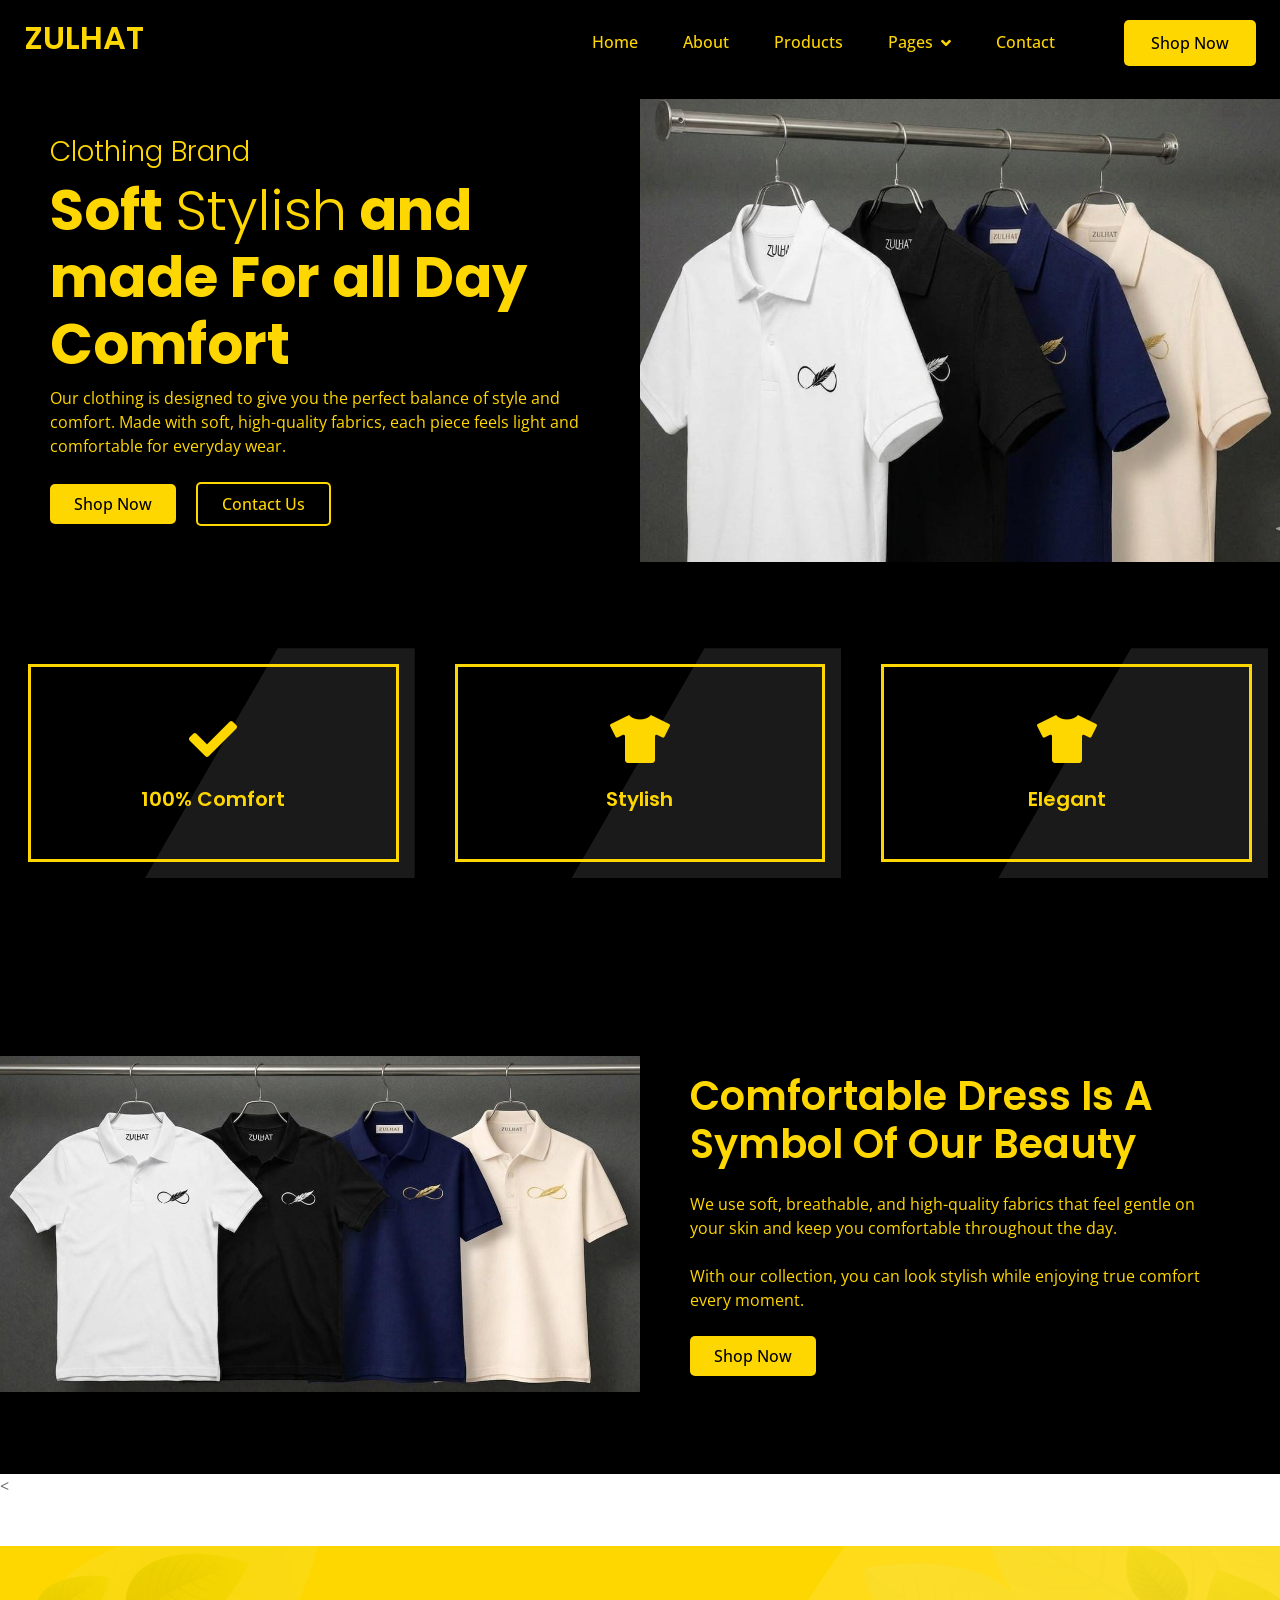
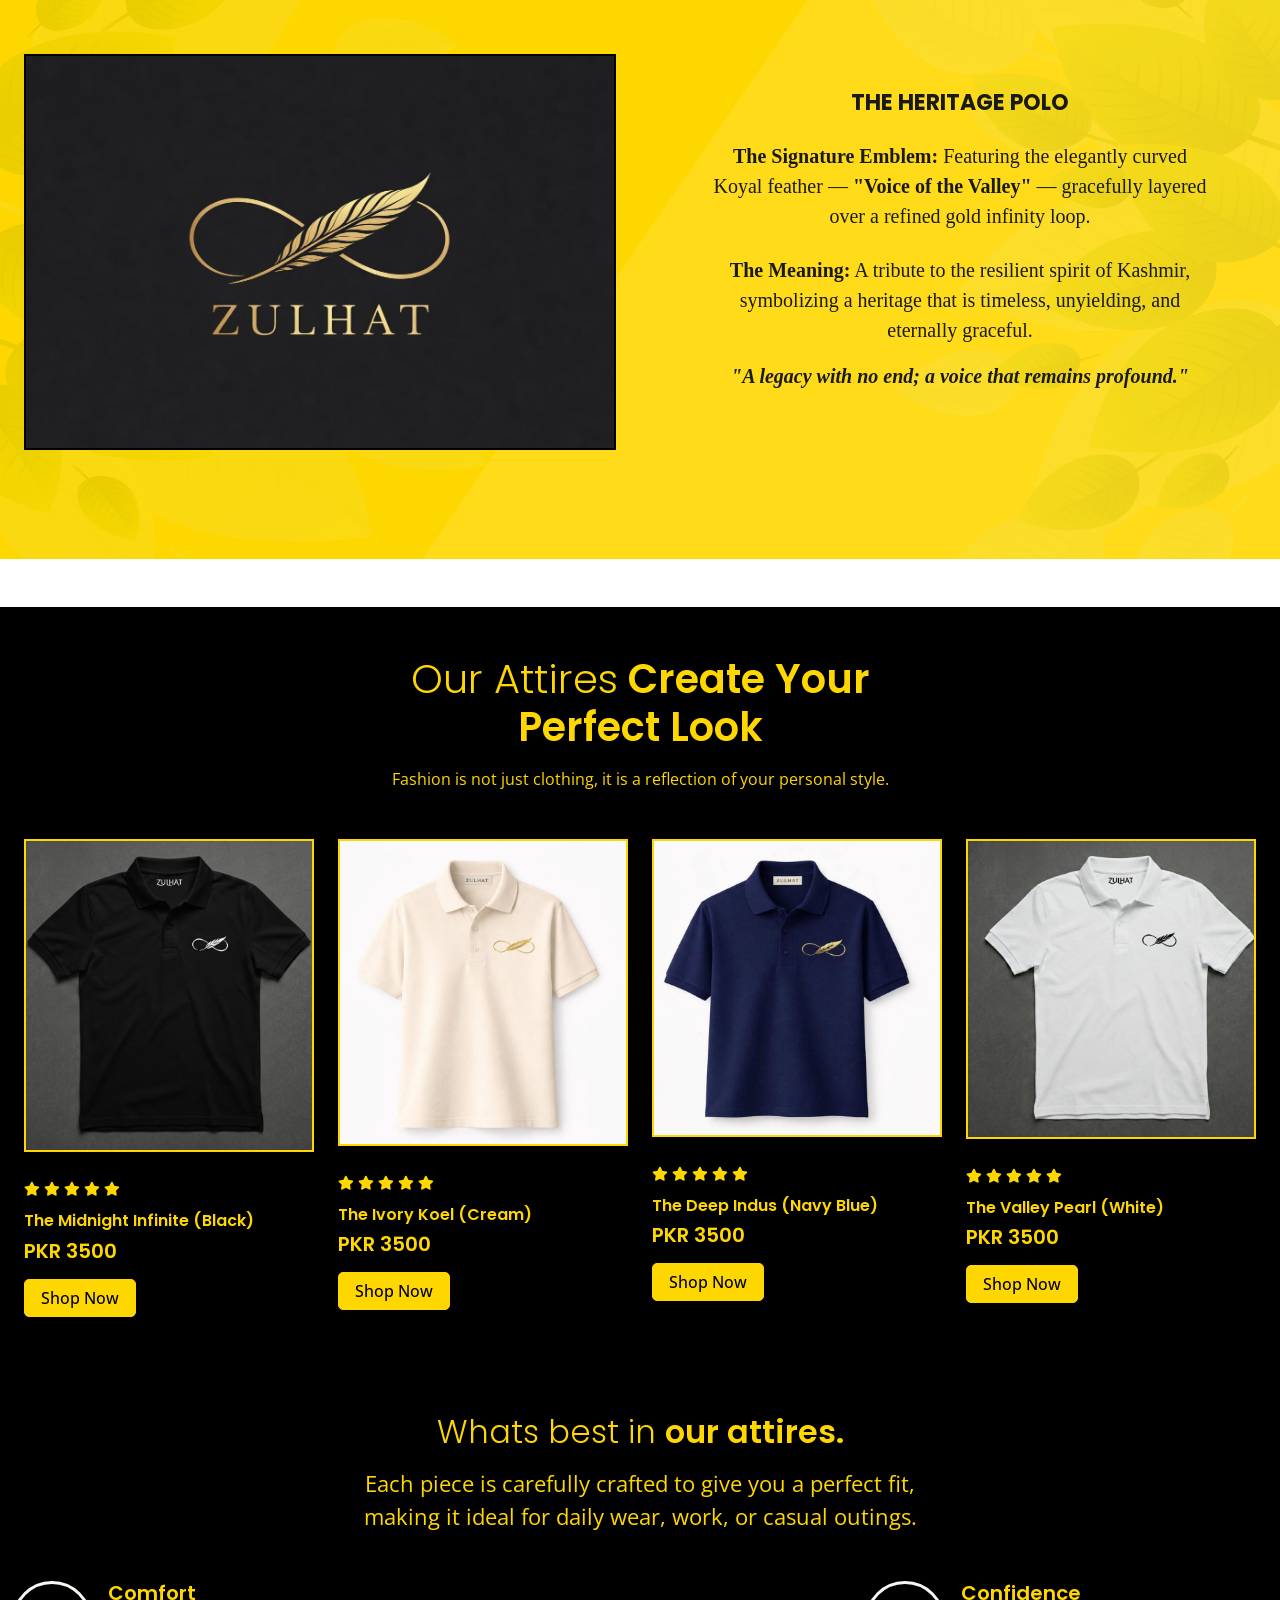
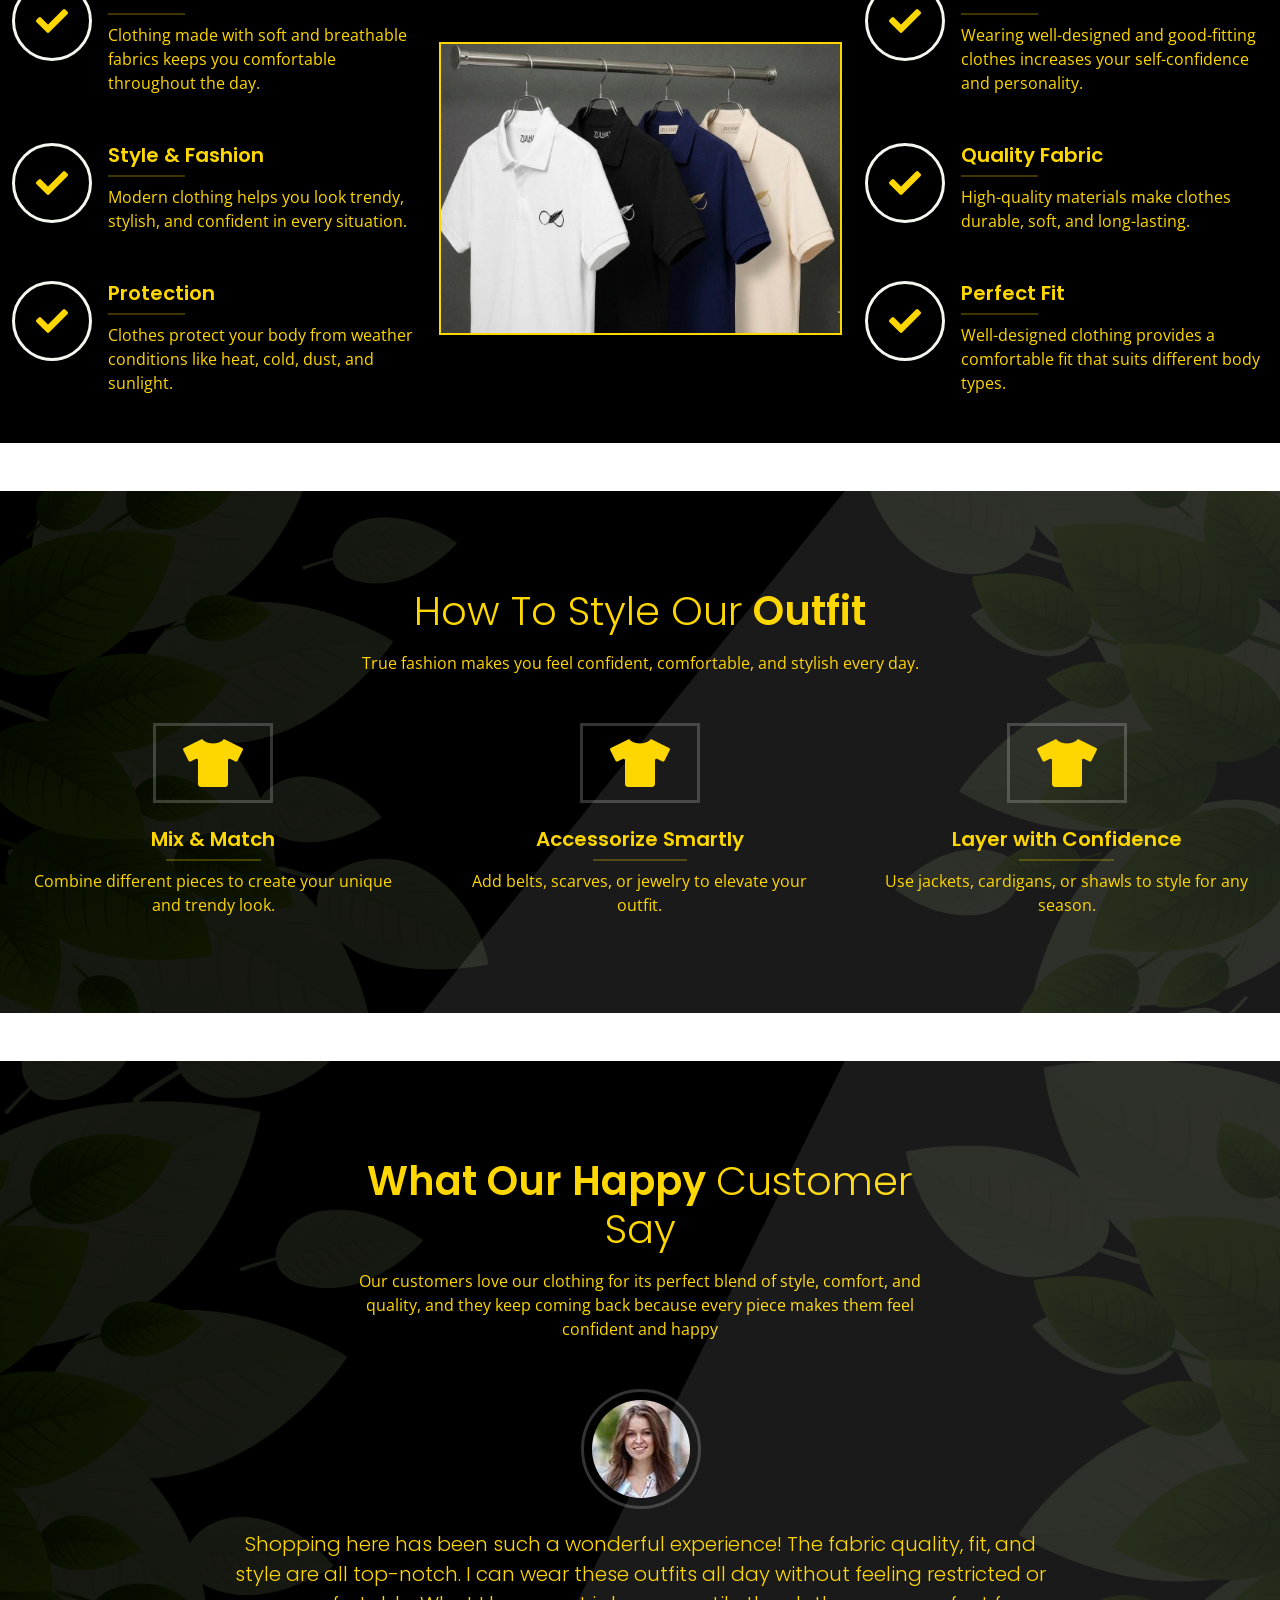
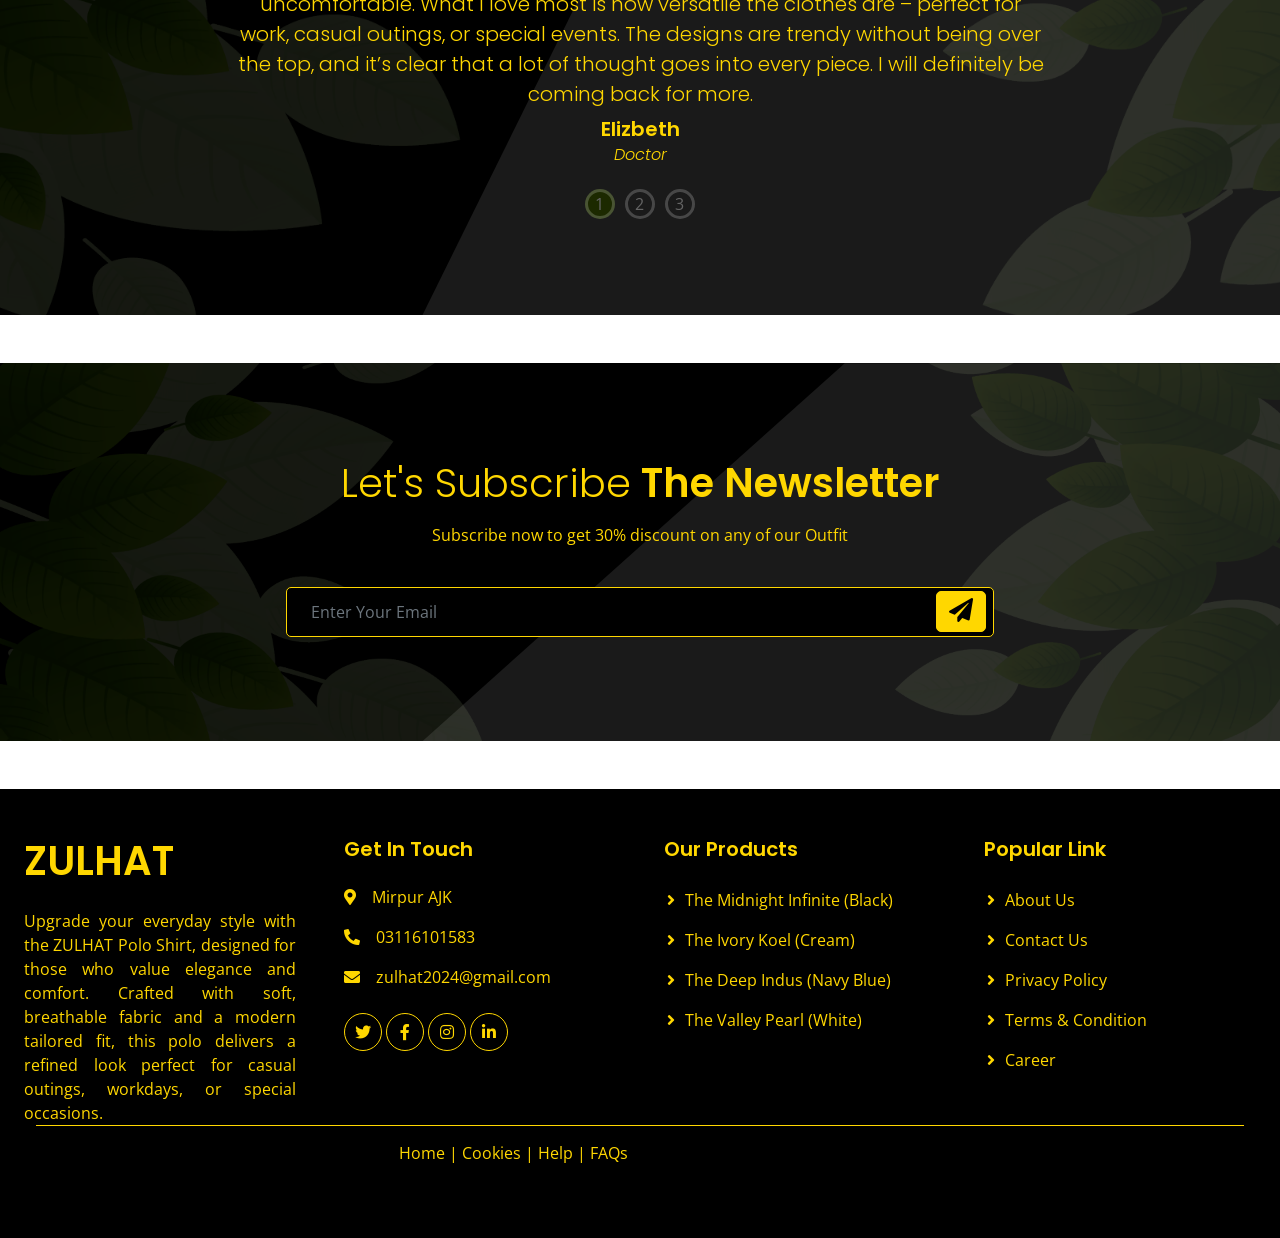
==== index.html @ d0f587cf "Add files via upload" ====
<!DOCTYPE html>
<html lang="en">

<head>
    <meta charset="utf-8">
    <title>ZULHAT</title>
    <meta content="width=device-width, initial-scale=1.0" name="viewport">
    <meta content="" name="keywords">
    <meta content="" name="description">

    <!-- Favicon -->
    <link href="img/favicon.ico" rel="icon">

    <!-- Google Web Fonts -->
    <link rel="preconnect" href="https://fonts.googleapis.com">
    <link rel="preconnect" href="https://fonts.gstatic.com" crossorigin>
    <link
        href="https://fonts.googleapis.com/css2?family=Open+Sans:wght@400;500&family=Poppins:wght@200;600;700&display=swap"
        rel="stylesheet">

    <!-- Icon Font Stylesheet -->
    <link href="https://cdnjs.cloudflare.com/ajax/libs/font-awesome/5.10.0/css/all.min.css" rel="stylesheet">
    <link href="https://cdn.jsdelivr.net/npm/bootstrap-icons@1.4.1/font/bootstrap-icons.css" rel="stylesheet">

    <!-- Libraries Stylesheet -->
    <link href="lib/animate/animate.min.css" rel="stylesheet">
    <link href="lib/owlcarousel/assets/owl.carousel.min.css" rel="stylesheet">

    <!-- Customized Bootstrap Stylesheet -->
    <link href="css/bootstrap.min.css" rel="stylesheet">

    <!-- Template Stylesheet -->
    <link href="css/style.css" rel="stylesheet">
</head>

<body>
    <!-- Spinner Start -->
    <div id="spinner"
        class="show bg-white position-fixed translate-middle w-100 vh-100 top-50 start-50 d-flex align-items-center justify-content-center">
        <div class="spinner-grow text-primary" style="width: 3rem; height: 3rem;" role="status">
            <span class="sr-only">Loading...</span>
        </div>
    </div>
    <!-- Spinner End -->

<!-- Top Section Start: Navbar + Hero -->
<div class="container-fluid" style="background-color:black !important; padding:0; margin:0;">

    <!-- Navbar -->
    <nav class="navbar navbar-expand-lg navbar-dark p-0" style="background-color:black !important;">
        <a href="index.html" class="navbar-brand ms-4">
            <h2 style="color: gold;">ZULHAT</h2>
        </a>

        <button type="button" class="navbar-toggler ms-auto me-4" data-bs-toggle="collapse"
            data-bs-target="#navbarCollapse" style="background:black;">
            <span class="navbar-toggler-icon" style="filter: invert(100%);"></span>
        </button>

        <div class="collapse navbar-collapse" id="navbarCollapse" style="background:black;">
            <div class="navbar-nav ms-auto me-4" style="background:black;">
                
                <a href="index.html" class="nav-item nav-link" style="color: gold;">Home</a>
                <a href="about.html" class="nav-item nav-link" style="color: gold;">About</a>
                <a href="product.html" class="nav-item nav-link" style="color: gold;">Products</a>
                
                <div class="nav-item dropdown">
                    <a href="#" class="nav-link dropdown-toggle" data-bs-toggle="dropdown" style="color: gold;">Pages</a>

                    <div class="dropdown-menu mt-2" style="background:black !important; border:none;">
                        <a href="feature.html" class="dropdown-item" style="color: gold; background:black !important;">Features</a>
                        <a href="how-to-use.html" class="dropdown-item" style="color: gold; background:black !important;">How To Use</a>
                        <a href="testimonial.html" class="dropdown-item" style="color: gold; background:black !important;">Testimonial</a>
                    </div>
                </div>

                <a href="contact.html" class="nav-item nav-link" style="color: gold;">Contact</a>

            </div>

            <a href="" class="btn py-2 px-4 d-none d-lg-inline-block me-4"
               style="background:gold; color:black;">
               Shop Now
            </a>

        </div>
    </nav>
    <!-- Navbar End -->
     

    <!-- Hero Section -->
    <div class="row g-0 align-items-center" style="background-color:black !important; margin:0;">

        <!-- Left Text Column -->
        <div class="col-lg-6 text-center text-lg-start" style="background-color:black !important; padding:50px;">
            <h3 class="fw-light animated slideInRight" style="color:gold;">Clothing Brand</h3>

            <h1 class="display-4 animated slideInRight" style="color:gold;">
                Soft <span class="fw-light" style="color:gold;">Stylish</span> and made For all Day Comfort
            </h1>

            <p class="mb-4 animated slideInRight" style="color:gold;">
                Our clothing is designed to give you the perfect balance of style and comfort. 
                Made with soft, high-quality fabrics, each piece feels light and comfortable for everyday wear.
            </p>

            <a href="" class="btn py-2 px-4 me-3 animated slideInRight" 
               style="background-color:gold; color:black; border:none;">Shop Now</a>

            <a href="" class="btn py-2 px-4 animated slideInRight" 
               style="border:2px solid gold; color:gold;">Contact Us</a>
        </div>

        <!-- Right Image Column -->
        <div class="col-lg-6" style="background-color:black !important; padding:0; margin:0;">
            <img class="img-fluid  pulse " src="Picx Z/Zul-1.jpeg" alt="" style="background-color:black; display:block; width:100%; height:100%;">
        </div>

    </div>
    <!-- Hero End -->

</div>
<!-- Top Section End -->

<!-- Feature Start -->
<div class="container-fluid py-5" style="background-color:black !important; padding:50px 0; margin:0;">
    <div class="row g-4" style="margin:0;">

        <!-- Feature 1 -->
        <div class="col-lg-4 wow fadeIn" data-wow-delay="0.1s">
            <div class="feature-item position-relative text-center p-3" style="background-color:black !important;">
                <div class="border py-5 px-3" style="border-color:gold !important;">
                    <i class="fa fa-check fa-3x mb-4" style="color:gold;"></i>
                    <h5 class="mb-0" style="color:gold;">100% Comfort</h5>
                </div>
            </div>
        </div>

        <!-- Feature 2 -->
        <div class="col-lg-4 wow fadeIn" data-wow-delay="0.3s">
            <div class="feature-item position-relative text-center p-3" style="background-color:black !important;">
                <div class="border py-5 px-3" style="border-color:gold !important;">
                    <i class="fa fa-tshirt fa-3x mb-4" style="color:gold;"></i>
                    <h5 class="mb-0" style="color:gold;">Stylish</h5>
                </div>
            </div>
        </div>

        <!-- Feature 3 -->
        <div class="col-lg-4 wow fadeIn" data-wow-delay="0.5s">
            <div class="feature-item position-relative text-center p-3" style="background-color:black !important;">
                <div class="border py-5 px-3" style="border-color:gold !important;">
                    <i class="fa fa-tshirt fa-3x mb-4" style="color:gold;"></i>
                    <h5 class="mb-0" style="color:gold;">Elegant</h5>
                </div>
            </div>
        </div>

    </div>
</div>
<!-- Feature End -->
   

    <!-- About Start -->
<div class="container-fluid py-5" style="background-color:black !important; padding:50px 0; margin:0;">
    <div class="row g-5 align-items-center" style="margin:0;">

        <!-- Image Column -->
        <div class="col-lg-6 wow fadeIn" data-wow-delay="0.1s" style="background-color:black !important; padding:0;">
            <img class="img-fluid animated pulse infinite" src="Picx Z/Zul-2.jpeg" alt="" style="background-color:black; display:block; width:100%; height:100%;">
        </div>

        <!-- Text Column -->
        <div class="col-lg-6 wow fadeIn" data-wow-delay="0.5s" style="background-color:black !important; padding:50px;">
            <h1 class="mb-4" style="color:gold;">
                Comfortable Dress <span style="color:gold;">Is A Symbol Of Our Beauty</span>
            </h1>

            <p class="mb-4" style="color:gold;">
                We use soft, breathable, and high-quality fabrics that feel gentle on your skin and keep you comfortable throughout the day.
            </p>

            <p class="mb-4" style="color:gold;">
                With our collection, you can look stylish while enjoying true comfort every moment.
            </p>

            <a class="btn py-2 px-4" href="" style="background-color:gold; color:black; border:none;">
                Shop Now
            </a>
        </div>

    </div>
</div>
<!-- About End -->


    <<!-- Deal Start -->
<div class="container-fluid deal my-5 py-5" style="font-family: 'Times New Roman', Times, serif; font-size: 20px; background-color: gold;">
    <div class="container py-5">
        <div class="row g-5 align-items-center">

            <div class="col-lg-6 wow fadeIn" data-wow-delay="0.1s">
                <img class="img-fluid animated pulse infinite" src="Picx Z/Logo.jpeg" style="border: 2px solid black;">
            </div>

            <div class="col-lg-6 wow fadeIn" data-wow-delay="0.5s">
                <div class="text-center p-4">
                    <div class="p-4">

                        <h2 class="fw-bold text-uppercase mb-4" style="font-size:22px; color: black;">
                            The Heritage Polo
                        </h2>

                        <p class="mb-4" style="color: black;">
                            <strong>The Signature Emblem:</strong> Featuring the elegantly curved Koyal feather — 
                            <strong>"Voice of the Valley"</strong> — gracefully layered over a refined gold infinity loop.
                        </p>

                        <p class="mb-3" style="color: black;">
                            <strong>The Meaning:</strong> A tribute to the resilient spirit of Kashmir, symbolizing a heritage that is timeless, unyielding, and eternally graceful.
                        </p>

                        <p class="mb-4" style="font-weight:bold; font-style:italic; color: black;">
                            "A legacy with no end; a voice that remains profound."
                        </p>

                    </div>
                </div>
            </div>

        </div>
    </div>
</div>
<!-- Deal End -->
     <!-- Product Start -->
<div class="container-fluid py-5" style="background-color: black;">
    <div class="container">
        <div class="mx-auto text-center wow fadeIn" data-wow-delay="0.1s" style="max-width: 600px;">
            <h1 class="mb-3" style="color: gold;">
                <span class="fw-light" style="color: gold;">Our Attires</span>
                <span style="color: gold;">Create Your Perfect Look</span>
            </h1>
            <p class="mb-5" style="color: gold;">Fashion is not just clothing, it is a reflection of your personal style.</p>
        </div>
        <div class="row g-4">

            <!-- Product 1 -->
            <div class="col-md-6 col-lg-3 wow fadeIn" data-wow-delay="0.1s">
                <div style="border-color: gold;">
                    <img class="img-fluid mb-4" src="Picx Z/Black.jpeg" alt="" style="border: 2px solid gold;">
                    <div class="mb-2">
                        <small class="fa fa-star" style="color: gold;"></small>
                        <small class="fa fa-star" style="color: gold;"></small>
                        <small class="fa fa-star" style="color: gold;"></small>
                        <small class="fa fa-star" style="color: gold;"></small>
                        <small class="fa fa-star" style="color: gold;"></small>
                    </div>
                    <a href="" class="h6 d-inline-block mb-2" style="color: gold;">The Midnight Infinite (Black)</a>
                    <h5 class="mb-3" style="color: gold;">PKR 3500</h5>
                    <a href="product.html" class="btn px-3" style="background-color: gold; color: black; border: 1px solid gold;">Shop Now</a>
                </div>
            </div>

            <!-- Product 2 -->
            <div class="col-md-6 col-lg-3 wow fadeIn" data-wow-delay="0.3s">
                <div style="border-color: gold;">
                    <img class="img-fluid mb-4" src="Picx Z/Cream.jpeg" alt="" style="border: 2px solid gold;">
                    <div class="mb-2">
                        <small class="fa fa-star" style="color: gold;"></small>
                        <small class="fa fa-star" style="color: gold;"></small>
                        <small class="fa fa-star" style="color: gold;"></small>
                        <small class="fa fa-star" style="color: gold;"></small>
                        <small class="fa fa-star" style="color: gold;"></small>
                    </div>
                    <a href="" class="h6 d-inline-block mb-2" style="color: gold;">The Ivory Koel (Cream)</a>
                    <h5 class="mb-3" style="color: gold;">PKR 3500</h5>
                    <a href="product.html" class="btn px-3" style="background-color: gold; color: black; border: 1px solid gold;">Shop Now</a>
                </div>
            </div>

            <!-- Product 3 -->
            <div class="col-md-6 col-lg-3 wow fadeIn" data-wow-delay="0.5s">
                <div style="border-color: gold;">
                    <img class="img-fluid mb-4" src="Picx Z/Blue.jpeg" alt="" style="border: 2px solid gold;">
                    <div class="mb-2">
                        <small class="fa fa-star" style="color: gold;"></small>
                        <small class="fa fa-star" style="color: gold;"></small>
                        <small class="fa fa-star" style="color: gold;"></small>
                        <small class="fa fa-star" style="color: gold;"></small>
                        <small class="fa fa-star" style="color: gold;"></small>
                    </div>
                    <a href="" class="h6 d-inline-block mb-2" style="color: gold;">The Deep Indus (Navy Blue)</a>
                    <h5 class="mb-3" style="color: gold;">PKR 3500</h5>
                    <a href="product.html" class="btn px-3" style="background-color: gold; color: black; border: 1px solid gold;">Shop Now</a>
                </div>
            </div>

            <!-- Product 4 -->
            <div class="col-md-6 col-lg-3 wow fadeIn" data-wow-delay="0.7s">
                <div style="border-color: gold;">
                    <img class="img-fluid mb-4" src="Picx Z/White.jpeg" alt="" style="border: 2px solid gold;">
                    <div class="mb-2">
                        <small class="fa fa-star" style="color: gold;"></small>
                        <small class="fa fa-star" style="color: gold;"></small>
                        <small class="fa fa-star" style="color: gold;"></small>
                        <small class="fa fa-star" style="color: gold;"></small>
                        <small class="fa fa-star" style="color: gold;"></small>
                    </div>
                    <a href="" class="h6 d-inline-block mb-2" style="color: gold;">The Valley Pearl (White)</a>
                    <h5 class="mb-3" style="color: gold;">PKR 3500</h5>
                    <a href="product.html" class="btn px-3" style="background-color: gold; color: black; border: 1px solid gold;">Shop Now</a>
                </div>
            </div>

        </div>
    </div>
</div>
<!-- Product End -->



    <!-- Feature Start --> 
<div class="container-fluid py-5" style="background-color: black;">
    <div class="container">
        <div class="mx-auto text-center wow fadeIn" data-wow-delay="0.1s" style="max-width: 600px;">
            <h1 class="mb-3" style="font-size: 32px; color: gold;">
                <span class="fw-light" style="color: gold;">Whats best in </span> 
                <span style="color: gold;">our attires.</span>
            </h1>
            <p class="mb-5" style="font-size: 22px; color: gold;">
                Each piece is carefully crafted to give you a perfect fit, making it ideal for daily wear, work, or casual outings.
            </p>
        </div>
    </div>

    <div class="row g-4 align-items-center">
        <div class="col-lg-4 wow fadeIn" data-wow-delay="0.3s">
            <div class="row g-5">
                <div class="col-12 d-flex">
                    <div class="btn-square rounded-circle border flex-shrink-0" style="width: 80px; height: 80px; border: 3px solid gold; display:flex; align-items:center; justify-content:center;">
                        <i class="fa fa-check fa-2x" style="color: gold;"></i>
                    </div>
                    <div class="ps-3">
                        <h5 style="color: gold;">Comfort</h5>
                        <hr class="w-25" style="border-color: gold; background-color: gold; height: 2px; margin: 0.5rem 0;">
                        <span style="color: gold;">Clothing made with soft and breathable fabrics keeps you comfortable throughout the day.</span>
                    </div>
                </div>

                <div class="col-12 d-flex">
                    <div class="btn-square rounded-circle border flex-shrink-0" style="width: 80px; height: 80px; border: 3px solid gold; display:flex; align-items:center; justify-content:center;">
                        <i class="fa fa-check fa-2x" style="color: gold;"></i>
                    </div>
                    <div class="ps-3">
                        <h5 style="color: gold;">Style & Fashion</h5>
                        <hr class="w-25" style="border-color: gold; background-color: gold; height: 2px; margin: 0.5rem 0;">
                        <span style="color: gold;">Modern clothing helps you look trendy, stylish, and confident in every situation.</span>
                    </div>
                </div>

                <div class="col-12 d-flex">
                    <div class="btn-square rounded-circle border flex-shrink-0" style="width: 80px; height: 80px; border: 3px solid gold; display:flex; align-items:center; justify-content:center;">
                        <i class="fa fa-check fa-2x" style="color: gold;"></i>
                    </div>
                    <div class="ps-3">
                        <h5 style="color: gold;">Protection</h5>
                        <hr class="w-25" style="border-color: gold; background-color: gold; height: 2px; margin: 0.5rem 0;">
                        <span style="color: gold;">Clothes protect your body from weather conditions like heat, cold, dust, and sunlight.</span>
                    </div>
                </div>
            </div>
        </div>

        <div class="col-lg-4 wow fadeIn" data-wow-delay="0.1s">
            <img class="img-fluid animated pulse infinite" src="Picx Z/Zul-1.jpeg" style="border: 2px solid gold;">
        </div>

        <div class="col-lg-4 wow fadeIn" data-wow-delay="0.5s">
            <div class="row g-5">
                <div class="col-12 d-flex">
                    <div class="btn-square rounded-circle border flex-shrink-0" style="width: 80px; height: 80px; border: 3px solid gold; display:flex; align-items:center; justify-content:center;">
                        <i class="fa fa-check fa-2x" style="color: gold;"></i>
                    </div>
                    <div class="ps-3">
                        <h5 style="color: gold;">Confidence</h5>
                        <hr class="w-25" style="border-color: gold; background-color: gold; height: 2px; margin: 0.5rem 0;">
                        <span style="color: gold;">Wearing well-designed and good-fitting clothes increases your self-confidence and personality.</span>
                    </div>
                </div>

                <div class="col-12 d-flex">
                    <div class="btn-square rounded-circle border flex-shrink-0" style="width: 80px; height: 80px; border: 3px solid gold; display:flex; align-items:center; justify-content:center;">
                        <i class="fa fa-check fa-2x" style="color: gold;"></i>
                    </div>
                    <div class="ps-3">
                        <h5 style="color: gold;">Quality Fabric</h5>
                        <hr class="w-25" style="border-color: gold; background-color: gold; height: 2px; margin: 0.5rem 0;">
                        <span style="color: gold;">High-quality materials make clothes durable, soft, and long-lasting.</span>
                    </div>
                </div>

                <div class="col-12 d-flex">
                    <div class="btn-square rounded-circle border flex-shrink-0" style="width: 80px; height: 80px; border: 3px solid gold; display:flex; align-items:center; justify-content:center;">
                        <i class="fa fa-check fa-2x" style="color: gold;"></i>
                    </div>
                    <div class="ps-3">
                        <h5 style="color: gold;">Perfect Fit</h5>
                        <hr class="w-25" style="border-color: gold; background-color: gold; height: 2px; margin: 0.5rem 0;">
                        <span style="color: gold;">Well-designed clothing provides a comfortable fit that suits different body types.</span>
                    </div>
                </div>
            </div>
        </div>
    </div>
</div>
<!-- Feature End -->


    <!-- How To Use Start -->
<div class="container-fluid how-to-use my-5 py-5" style="background-color: black;">
    <div class="container py-5">
        <div class="mx-auto text-center wow fadeIn" data-wow-delay="0.1s" style="max-width: 600px;">
            <h1 class="mb-3" style="color: gold;">
                <span class="fw-light" style="color: gold;">How To Style Our</span> 
                <span style="color: gold;">Outfit</span>
            </h1>
            <p class="mb-5" style="color: gold;">
                True fashion makes you feel confident, comfortable, and stylish every day.
            </p>
        </div>

        <div class="row g-5">
            <div class="col-lg-4 text-center wow fadeIn" data-wow-delay="0.1s">
                <div class="btn-rectangle border mx-auto mb-4" style="width: 120px; height: 80px; display:flex; justify-content:center; align-items:center; border-color: gold;">
                    <i class="fa fa-tshirt fa-3x" style="color: gold;"></i>
                </div>
                <h5 style="color: gold;">Mix & Match</h5>
                <hr class="w-25" style="background-color: gold; border-color: gold; height: 2px; margin: 0.5rem auto;">
                <span style="color: gold;">Combine different pieces to create your unique and trendy look.</span>
            </div>

            <div class="col-lg-4 text-center wow fadeIn" data-wow-delay="0.3s">
                <div class="btn-rectangle border mx-auto mb-4" style="width: 120px; height: 80px; display:flex; justify-content:center; align-items:center; border-color: gold;">
                    <i class="fa fa-tshirt fa-3x" style="color: gold;"></i>
                </div>
                <h5 style="color: gold;">Accessorize Smartly</h5>
                <hr class="w-25" style="background-color: gold; border-color: gold; height: 2px; margin: 0.5rem auto;">
                <span style="color: gold;">Add belts, scarves, or jewelry to elevate your outfit.</span>
            </div>

            <div class="col-lg-4 text-center wow fadeIn" data-wow-delay="0.5s">
                <div class="btn-rectangle border mx-auto mb-4" style="width: 120px; height: 80px; display:flex; justify-content:center; align-items:center; border-color: gold;">
                    <i class="fa fa-tshirt fa-3x" style="color: gold;"></i>
                </div>
                <h5 style="color: gold;">Layer with Confidence</h5>
                <hr class="w-25" style="background-color: gold; border-color: gold; height: 2px; margin: 0.5rem auto;">
                <span style="color: gold;">Use jackets, cardigans, or shawls to style for any season.</span>
            </div>
        </div>
    </div>
</div>
<!-- How To Use End -->


    

    <!-- Testimonial Start -->
<div class="container-fluid testimonial my-5 py-5" style="background-color: black;">
    <div class="container py-5">
        <div class="mx-auto text-center wow fadeIn" data-wow-delay="0.1s" style="max-width: 600px;">
            <h1 class="mb-3" style="color: gold;">
                What Our Happy <span class="fw-light" style="color: gold;">Customer Say</span>
            </h1>
            <p class="mb-5" style="color: gold;">
                Our customers love our clothing for its perfect blend of style, comfort, and quality, and they keep coming back because every piece makes them feel confident and happy
            </p>
        </div>
        
        <div class="row justify-content-center">
            <div class="col-lg-8">
                <div class="owl-carousel testimonial-carousel wow fadeIn" data-wow-delay="0.1s">

                    <div class="testimonial-item text-center" data-dot="1">
                        <img class="img-fluid border p-2" src="img/testimonial-1.jpg" alt="" style="border: 2px solid gold;">
                        <h5 class="fw-light lh-base" style="color: gold;">
                            Shopping here has been such a wonderful experience! The fabric quality, fit, and style are all top-notch. I can wear these outfits all day without feeling restricted or uncomfortable. What I love most is how versatile the clothes are – perfect for work, casual outings, or special events. The designs are trendy without being over the top, and it’s clear that a lot of thought goes into every piece. I will definitely be coming back for more.
                        </h5>
                        <h5 class="mb-1" style="color: gold;">Elizbeth</h5>
                        <h6 class="fw-light fst-italic mb-0" style="color: gold;">Doctor</h6>
                    </div>

                    <div class="testimonial-item text-center" data-dot="2">
                        <img class="img-fluid border p-2" src="img/testimonial-2.jpg" alt="" style="border: 2px solid gold;">
                        <h5 class="fw-light lh-base" style="color: gold;">
                            These clothes have completely changed my wardrobe! From casual wear to semi-formal outfits, everything feels premium and comfortable. I especially love how true to size the clothing is – no more guessing or uncomfortable fits. The attention to detail in the stitching and design is impressive. I’ve received so many compliments from friends and family. Definitely my go-to brand for stylish and comfortable clothing.
                        </h5>
                        <h5 class="mb-1" style="color: gold;">Oliver</h5>
                        <h6 class="fw-light fst-italic mb-0" style="color: gold;">Doctor</h6>
                    </div>

                    <div class="testimonial-item text-center" data-dot="3">
                        <img class="img-fluid border p-2" src="img/testimonial-3.jpg" alt="" style="border: 2px solid gold;">
                        <h5 class="fw-light lh-base" style="color: gold;">
                            I absolutely love shopping here! The quality of the fabrics is amazing – soft, breathable, and long-lasting. Every piece I bought fits perfectly and is so comfortable to wear all day. The designs are stylish and modern, and I always feel confident when I wear them. Customer service is also very friendly and helpful. I highly recommend this brand to anyone looking for quality and fashion in one.
                        </h5>
                        <h5 class="mb-1" style="color: gold;">George</h5>
                        <h6 class="fw-light fst-italic mb-0" style="color: gold;">Doctor</h6>
                    </div>

                </div>
            </div>
        </div>
    </div>
</div>
<!-- Testimonial End -->
     <!-- Newsletter Start -->
<div class="container-fluid newsletter py-5 my-5" style="background-color: black;">
    <div class="container py-5">
        <div class="mx-auto text-center wow fadeIn" data-wow-delay="0.1s" style="max-width: 600px;">
            <h1 class="mb-3" style="color: gold;">
                <span class="fw-light" style="color: gold;">Let's Subscribe</span> The Newsletter
            </h1>
            <p class="mb-4" style="color: gold;">Subscribe now to get 30% discount on any of our Outfit</p>
        </div>
        <div class="row justify-content-center">
            <div class="col-md-7 wow fadeIn" data-wow-delay="0.5s">
                <div class="position-relative w-100 mt-3 mb-2">
                    <input class="form-control w-100 py-4 ps-4 pe-5" type="text" placeholder="Enter Your Email"
                        style="height: 48px; background-color: black; color: gold; border: 1px solid gold;">
                    <button type="button" class="btn shadow-none position-absolute top-0 end-0 mt-1 me-2" style="background-color: gold; color: black; border: 1px solid gold;">
                        <i class="fa fa-paper-plane fs-4" style="color: black;"></i>
                    </button>
                </div>
            </div>
        </div>
    </div>
</div>
<!-- Newsletter End -->


    
    <!-- Footer Start -->
<div class="container-fluid footer" style="background-color: black;">
    <div class="container py-5">
        <div class="row g-5">
            <div class="col-md-6 col-lg-3 wow fadeIn" data-wow-delay="0.1s">
                <a href="index.html" class="d-inline-block mb-3">
                    <h1 class="text-gold" style="text-align: justify; color: gold;">ZULHAT</h1>
                </a>
                <p class="mb-0" style="color: gold; text-align: justify;">
                    Upgrade your everyday style with the ZULHAT Polo Shirt, designed for those who value elegance and comfort. Crafted with soft, breathable fabric and a modern tailored fit, this polo delivers a refined look perfect for casual outings, workdays, or special occasions.
                </p>
            </div>

            <div class="col-md-6 col-lg-3 wow fadeIn" data-wow-delay="0.3s">
                <h5 class="mb-4" style="color: gold; text-align: justify;">Get In Touch</h5>

                <p style="color: gold; text-align: justify;">
                    <i class="fa fa-map-marker-alt me-3" style="color: gold;"></i>Mirpur AJK
                </p>
                <p style="color: gold; text-align: justify;">
                    <i class="fa fa-phone-alt me-3" style="color: gold;"></i>03116101583
                </p>
                <p style="color: gold; text-align: justify;">
                    <i class="fa fa-envelope me-3" style="color: gold;"></i>zulhat2024@gmail.com
                </p>

                <div class="d-flex pt-2">
                    <a class="btn btn-square me-1" href="" style="color: gold; border: 1px solid gold;">
                        <i class="fab fa-twitter"></i>
                    </a>
                    <a class="btn btn-square me-1" href="" style="color: gold; border: 1px solid gold;">
                        <i class="fab fa-facebook-f"></i>
                    </a>
                    <a class="btn btn-square me-1" href="" style="color: gold; border: 1px solid gold;">
                        <i class="fab fa-instagram"></i>
                    </a>
                    <a class="btn btn-square me-1" href="" style="color: gold; border: 1px solid gold;">
                        <i class="fab fa-linkedin-in"></i>
                    </a>
                </div>
            </div>

            <div class="col-md-6 col-lg-3 wow fadeIn" data-wow-delay="0.5s">
                <h5 class="mb-4" style="color: gold; text-align: justify;">Our Products</h5>

                <a class="btn btn-link" href="" style="color: gold; text-align: justify; display: block;">The Midnight Infinite (Black)</a>
                <a class="btn btn-link" href="" style="color: gold; text-align: justify; display: block;">The Ivory Koel (Cream)</a>
                <a class="btn btn-link" href="" style="color: gold; text-align: justify; display: block;">The Deep Indus (Navy Blue)</a>
                <a class="btn btn-link" href="" style="color: gold; text-align: justify; display: block;">The Valley Pearl (White)</a>
            </div>

            <div class="col-md-6 col-lg-3 wow fadeIn" data-wow-delay="0.7s">
                <h5 class="mb-4" style="color: gold; text-align: justify;">Popular Link</h5>

                <a class="btn btn-link" href="" style="color: gold; text-align: justify; display: block;">About Us</a>
                <a class="btn btn-link" href="" style="color: gold; text-align: justify; display: block;">Contact Us</a>
                <a class="btn btn-link" href="" style="color: gold; text-align: justify; display: block;">Privacy Policy</a>
                <a class="btn btn-link" href="" style="color: gold; text-align: justify; display: block;">Terms & Condition</a>
                <a class="btn btn-link" href="" style="color: gold; text-align: justify; display: block;">Career</a>
            </div>
        </div>

        <div class="container wow fadeIn" data-wow-delay="0.1s">
            <div class="copyright" style="border-top: 1px solid gold; padding-top: 15px;">
                <div class="row">
                    
                    <div class="col-md-6 text-center text-md-end" style="background-color: black;">
    
        <a href="" style="color: gold;">Home</a>
        <span style="color: gold;"> | </span>
        <a href="" style="color: gold;">Cookies</a>
        <span style="color: gold;"> | </span>
        <a href="" style="color: gold;">Help</a>
        <span style="color: gold;"> | </span>
        <a href="" style="color: gold;">FAQs</a>
    </div>
</div>
                </div>
            </div>
        </div>

    </div>
</div>
<!-- Footer End -->


<!-- Back to Top -->
<a href="#" class="btn btn-lg btn-primary btn-lg-square back-to-top">
    <i class="bi bi-arrow-up"></i>
</a>


<!-- JavaScript Libraries -->
<script src="https://ajax.googleapis.com/ajax/libs/jquery/3.6.1/jquery.min.js"></script>
<script src="https://cdn.jsdelivr.net/npm/bootstrap@5.0.0/dist/js/bootstrap.bundle.min.js"></script>
<script src="lib/wow/wow.min.js"></script>
<script src="lib/easing/easing.min.js"></script>
<script src="lib/waypoints/waypoints.min.js"></script>
<script src="lib/owlcarousel/owl.carousel.min.js"></script>

<!-- Template Javascript -->
<script src="js/main.js"></script>
</body>
</html>
---- css/style.css ----
/********** Template CSS **********/
/*** Spinner ***/
#spinner {
    opacity: 0;
    visibility: hidden;
    transition: opacity .5s ease-out, visibility 0s linear .5s;
    z-index: 99999;
}

#spinner.show {
    transition: opacity .5s ease-out, visibility 0s linear 0s;
    visibility: visible;
    opacity: 1;
}

.back-to-top {
    position: fixed;
    display: none;
    right: 45px;
    bottom: 45px;
    z-index: 99;
}

img.animated.pulse {
    animation-duration: 5s;
}

/*** Button ***/
.btn {
    font-weight: 500;
    transition: .5s;
}

.btn.btn-primary {
    color: var(--bs-white);
}

.btn-square {
    width: 38px;
    height: 38px;
}

.btn-sm-square {
    width: 32px;
    height: 32px;
}

.btn-lg-square {
    width: 48px;
    height: 48px;
}

.btn-square,
.btn-sm-square,
.btn-lg-square {
    padding: 0;
    display: flex;
    align-items: center;
    justify-content: center;
    font-weight: normal;
    border-radius: 50px;
}


/*** Navbar ***/
.sticky-top {
    top: -150px;
    transition: .5s;
}

.navbar {
    padding: 11px 0 !important;
    height: 85px;
}

.navbar .navbar-nav .nav-link {
    margin-right: 45px;
    padding: 0;
    color: white;
    font-weight: 500;
    transition: .5s;
    outline: none;
}

.navbar .navbar-nav .nav-link:hover,
.navbar .navbar-nav .nav-link.active {
    color: var(--bs-white);
}

.navbar .dropdown-toggle::after {
    border: none;
    content: "\f107";
    font-family: "Font Awesome 5 Free";
    font-weight: 900;
    vertical-align: middle;
    margin-left: 8px;
}

@media (max-width: 991.98px) {
    .navbar .navbar-nav {
        padding: 0 15px;
        background: var(--bs-primary);
    }

    .navbar .navbar-nav .nav-link  {
        margin-right: 0;
        padding: 10px 0;
    }
}

@media (min-width: 992px) {
    .navbar .nav-item .dropdown-menu {
        display: block;
        border: none;
        margin-top: 0;
        top: 150%;
        opacity: 0;
        visibility: hidden;
        transition: .5s;
    }

    .navbar .nav-item:hover .dropdown-menu {
        top: 100%;
        visibility: visible;
        transition: .5s;
        opacity: 1;
    }
}


/*** Hero Header ***/
.hero-header {
    position: relative;
    margin-top: -85px;
    padding-top: 12rem;
    padding-bottom: 6rem;
    background: url(../img/bg.png) center center no-repeat;
    background-size: cover;
}

.hero-header::before {
    position: absolute;
    content: "";
    width: 100%;
    height: 100%;
    top: 0;
    left: 0;
    background: rgba(255, 255, 255, .1);
    clip-path: polygon(66% 0, 100% 0, 100% 100%, 33% 100%);
}

.hero-header .container {
    position: relative;
    z-index: 1;
}

.hero-header .breadcrumb-item+.breadcrumb-item::before {
    color: var(--bs-light);
}


/*** Feature ***/
.feature-item::before {
    position: absolute;
    content: "";
    width: 100%;
    height: 100%;
    top: 0;
    left: 0;
    background: rgba(255, 255, 255, .1);
    clip-path: polygon(66% 0, 100% 0, 100% 100%, 33% 100%);
}

.feature-item .border {
    position: relative;
    border-color: rgba(255, 255, 255, .2) !important;
    z-index: 1;
}


/*** Deal ***/
.deal {
    position: relative;
    background: url(../img/bg.png) center center no-repeat;
    background-size: cover;
}

.deal::before {
    position: absolute;
    content: "";
    width: 100%;
    height: 100%;
    top: 0;
    left: 0;
    background: rgba(255, 255, 255, .1);
    clip-path: polygon(66% 0, 100% 0, 100% 100%, 33% 100%);
}

.deal .bg-white {
    position: relative;
    z-index: 1;
}

.deal .cdt span {
    display: block;
    font-size: 16px;
    font-style: italic;
    font-weight: 200;
    text-transform: capitalize;
}


/*** How To Use ***/
.how-to-use {
    position: relative;
    background: url(../img/bg.png) center center no-repeat;
    background-size: cover;
}

.how-to-use::before {
    position: absolute;
    content: "";
    width: 100%;
    height: 100%;
    top: 0;
    left: 0;
    background: rgba(255, 255, 255, .1);
    clip-path: polygon(66% 0, 100% 0, 100% 100%, 33% 100%);
}

.how-to-use .container {
    position: relative;
    z-index: 1;
}

.how-to-use .border {
    border-color: rgba(255, 255, 255, .2) !important;
}


/*** Product ***/
.product-item {
    transition: .1s;
}

.product-item:hover {
    border-width: 0 !important;
    box-shadow: 0 0 35px rgba(144, 188, 121, .25);
}

.product-item:hover a.btn {
    color: var(--bs-white);
    background: var(--bs-primary);
}


/*** Testimonial ***/
.testimonial {
    position: relative;
    background: url(../img/bg.png) center center no-repeat;
    background-size: cover;
}

.testimonial::before {
    position: absolute;
    content: "";
    width: 100%;
    height: 100%;
    top: 0;
    left: 0;
    background: rgba(255, 255, 255, .1);
    clip-path: polygon(66% 0, 100% 0, 100% 100%, 33% 100%);
}

.testimonial .testimonial-carousel {
    position: relative;
    z-index: 1;
}

.testimonial-carousel .owl-item img {
    width: 120px;
    height: 120px;
    border-color: rgba(255, 255, 255, .2) !important;
    margin: 0 auto 20px auto;
    border-radius: 100px;
}

.testimonial-carousel .owl-dots {
    margin-top: 25px;
    display: flex;
    align-items: center;
    justify-content: center;
}

.testimonial-carousel .owl-dot {
    position: relative;
    display: inline-block;
    margin: 0 5px;
    width: 30px;
    height: 30px;
    display: flex;
    align-items: center;
    justify-content: center;
    background: transparent;
    border: 3px solid rgba(255, 255, 255, .2);
    border-radius: 30px;
    transition: .5s;
}

.testimonial-carousel .owl-dot.active {
    background: var(--bs-dark);
}


/*** Blog ***/
.blog-item {
    transition: .1s;
}

.blog-item:hover {
    border-width: 0 !important;
    box-shadow: 0 0 35px rgba(144, 188, 121, .25);
}

.blog-item:hover a.btn {
    color: var(--bs-white);
    background: var(--bs-primary);
}


/*** Contact ***/
.contact-info-item::before {
    position: absolute;
    content: "";
    width: 100%;
    height: 100%;
    top: 0;
    left: 0;
    background: rgba(255, 255, 255, .1);
    clip-path: polygon(66% 0, 100% 0, 100% 100%, 33% 100%);
}

.contact-info-item .border {
    position: relative;
    border-color: rgba(255, 255, 255, .2) !important;
    z-index: 1;
}


/*** Newsletter ***/
.newsletter {
    position: relative;
    background: url(../img/bg.png) center center no-repeat;
    background-size: cover;
}

.newsletter::before {
    position: absolute;
    content: "";
    width: 100%;
    height: 100%;
    top: 0;
    left: 0;
    background: rgba(255, 255, 255, .1);
    clip-path: polygon(66% 0, 100% 0, 100% 100%, 33% 100%);
}

.newsletter .container {
    position: relative;
    z-index: 1;
}

.newsletter .form-control {
    background: rgba(255, 255, 255, .3);
}


/*** Footer ***/
.footer .btn.btn-link {
    display: block;
    margin-bottom: 10px;
    padding: 0;
    text-align: left;
    color: var(--bs-body);
    font-weight: normal;
    transition: .3s;
}

.footer .btn.btn-link:hover {
    color: var(--bs-primary);
}

.footer .btn.btn-link::before {
    position: relative;
    content: "\f105";
    font-family: "Font Awesome 5 Free";
    font-weight: 900;
    margin-right: 10px;
}

.footer .btn.btn-link:hover {
    letter-spacing: 1px;
    box-shadow: none;
}

.footer .copyright {
    padding: 25px 0;
    border-top: 3px solid var(--bs-light);
}

.footer .copyright a {
    color: var(--bs-body);
}

.footer .copyright a:hover {
    color: var(--bs-primary);
}

.footer .footer-menu a {
    margin-right: 15px;
    padding-right: 15px;
    border-right: 3px solid var(--bs-light);
}

.footer .footer-menu a:last-child {
    margin-right: 0;
    padding-right: 0;
    border-right: none;
}
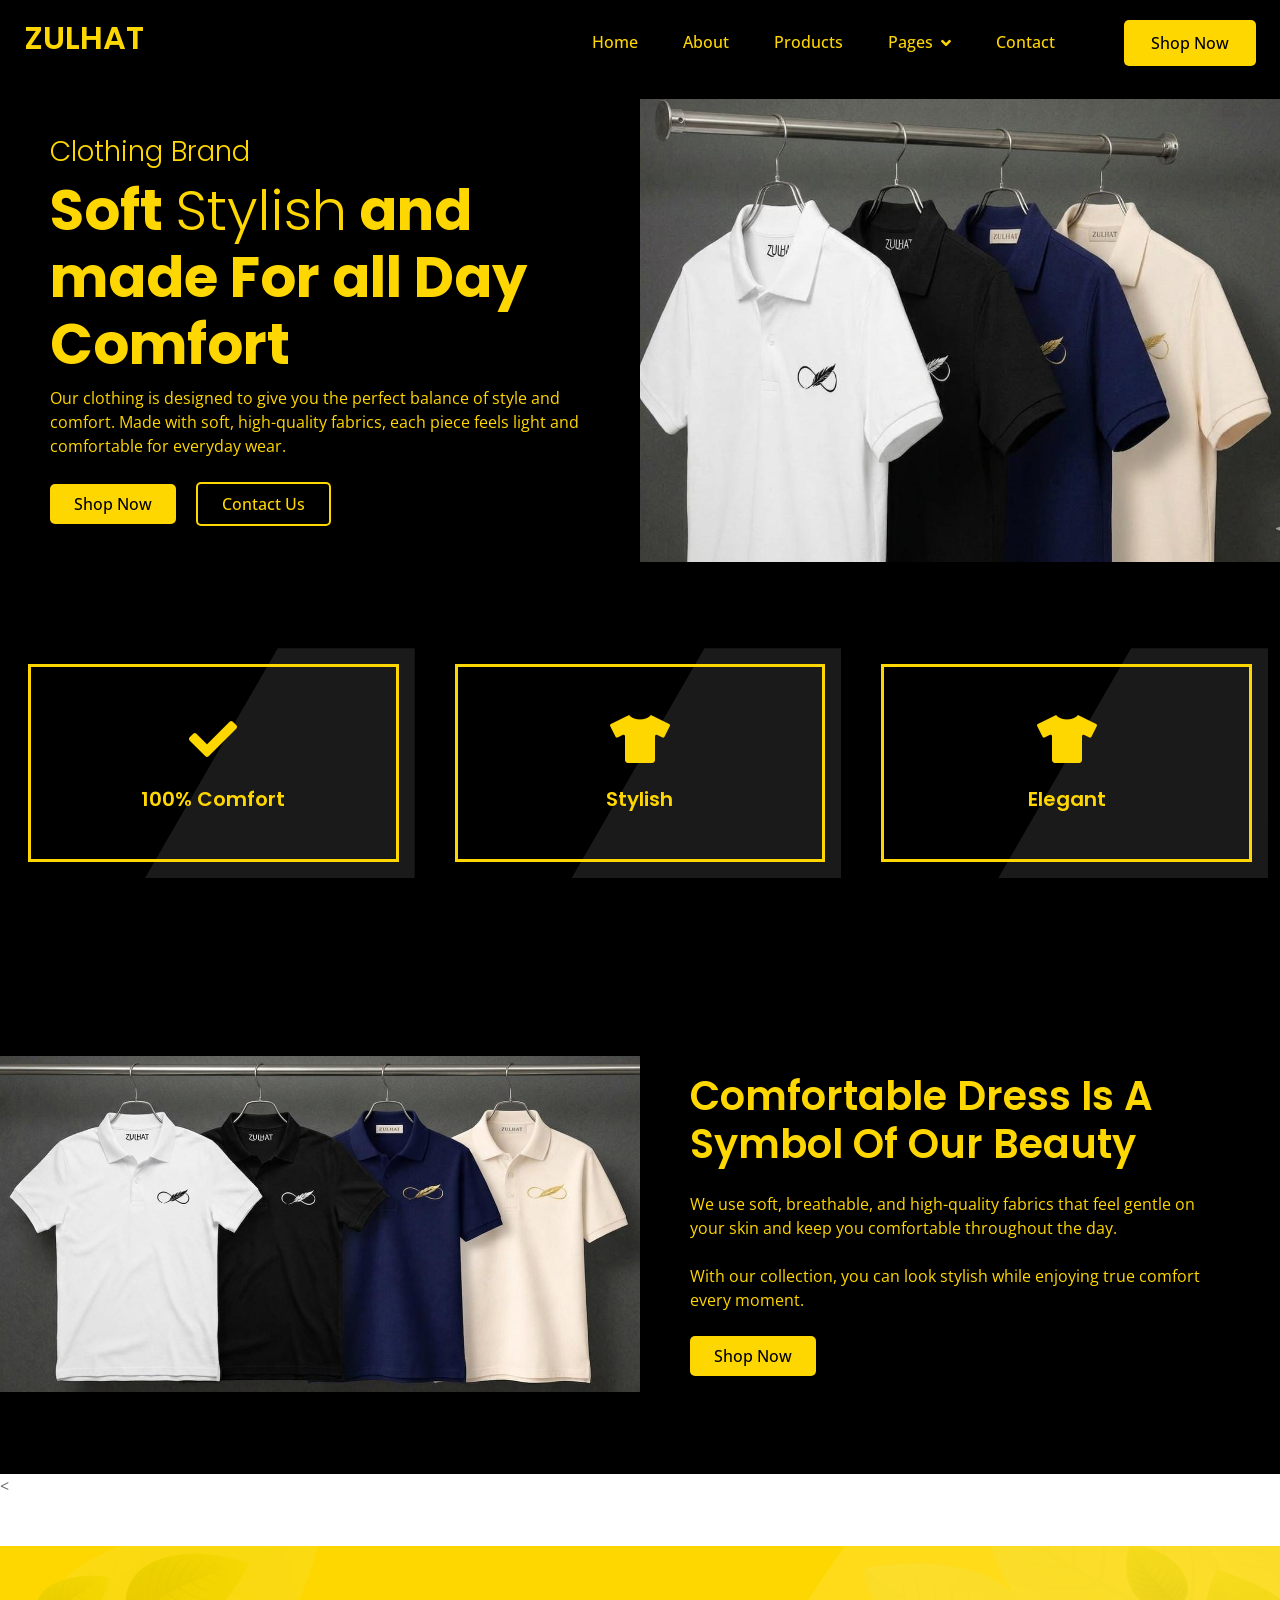
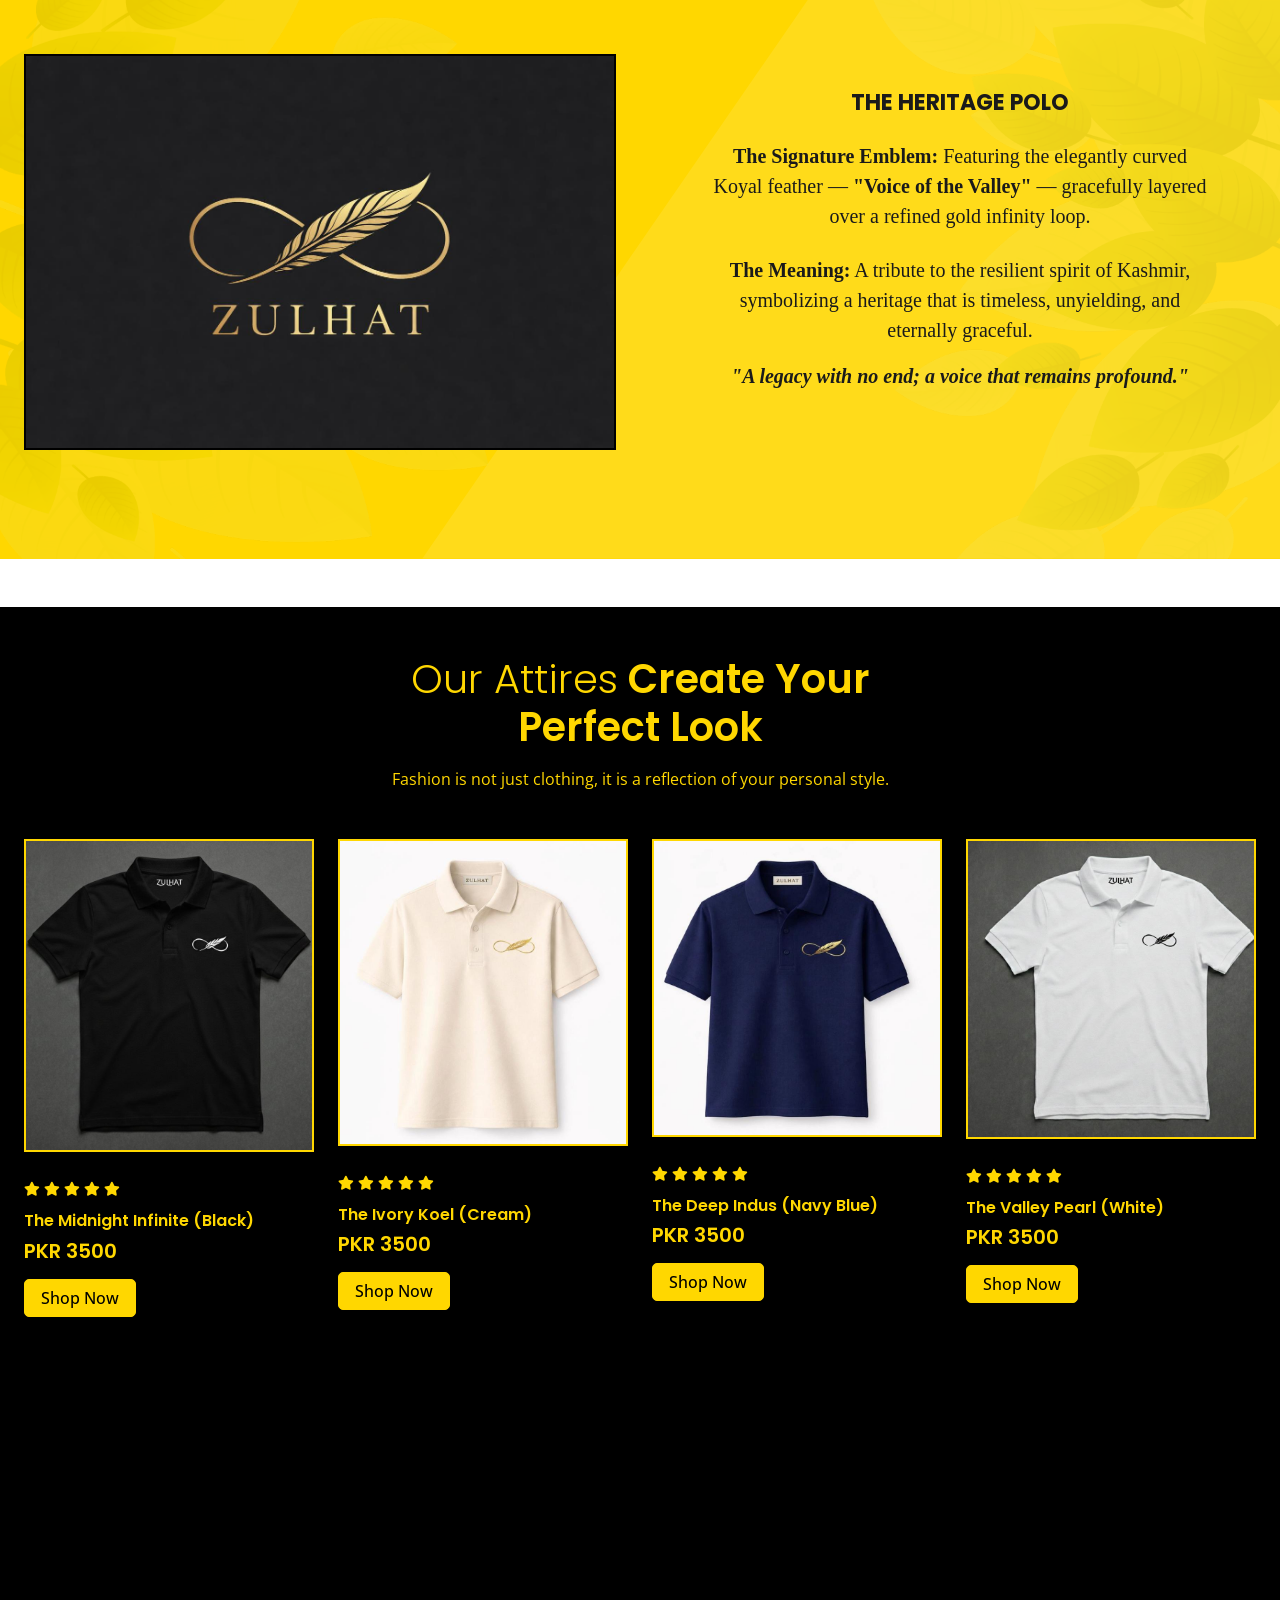
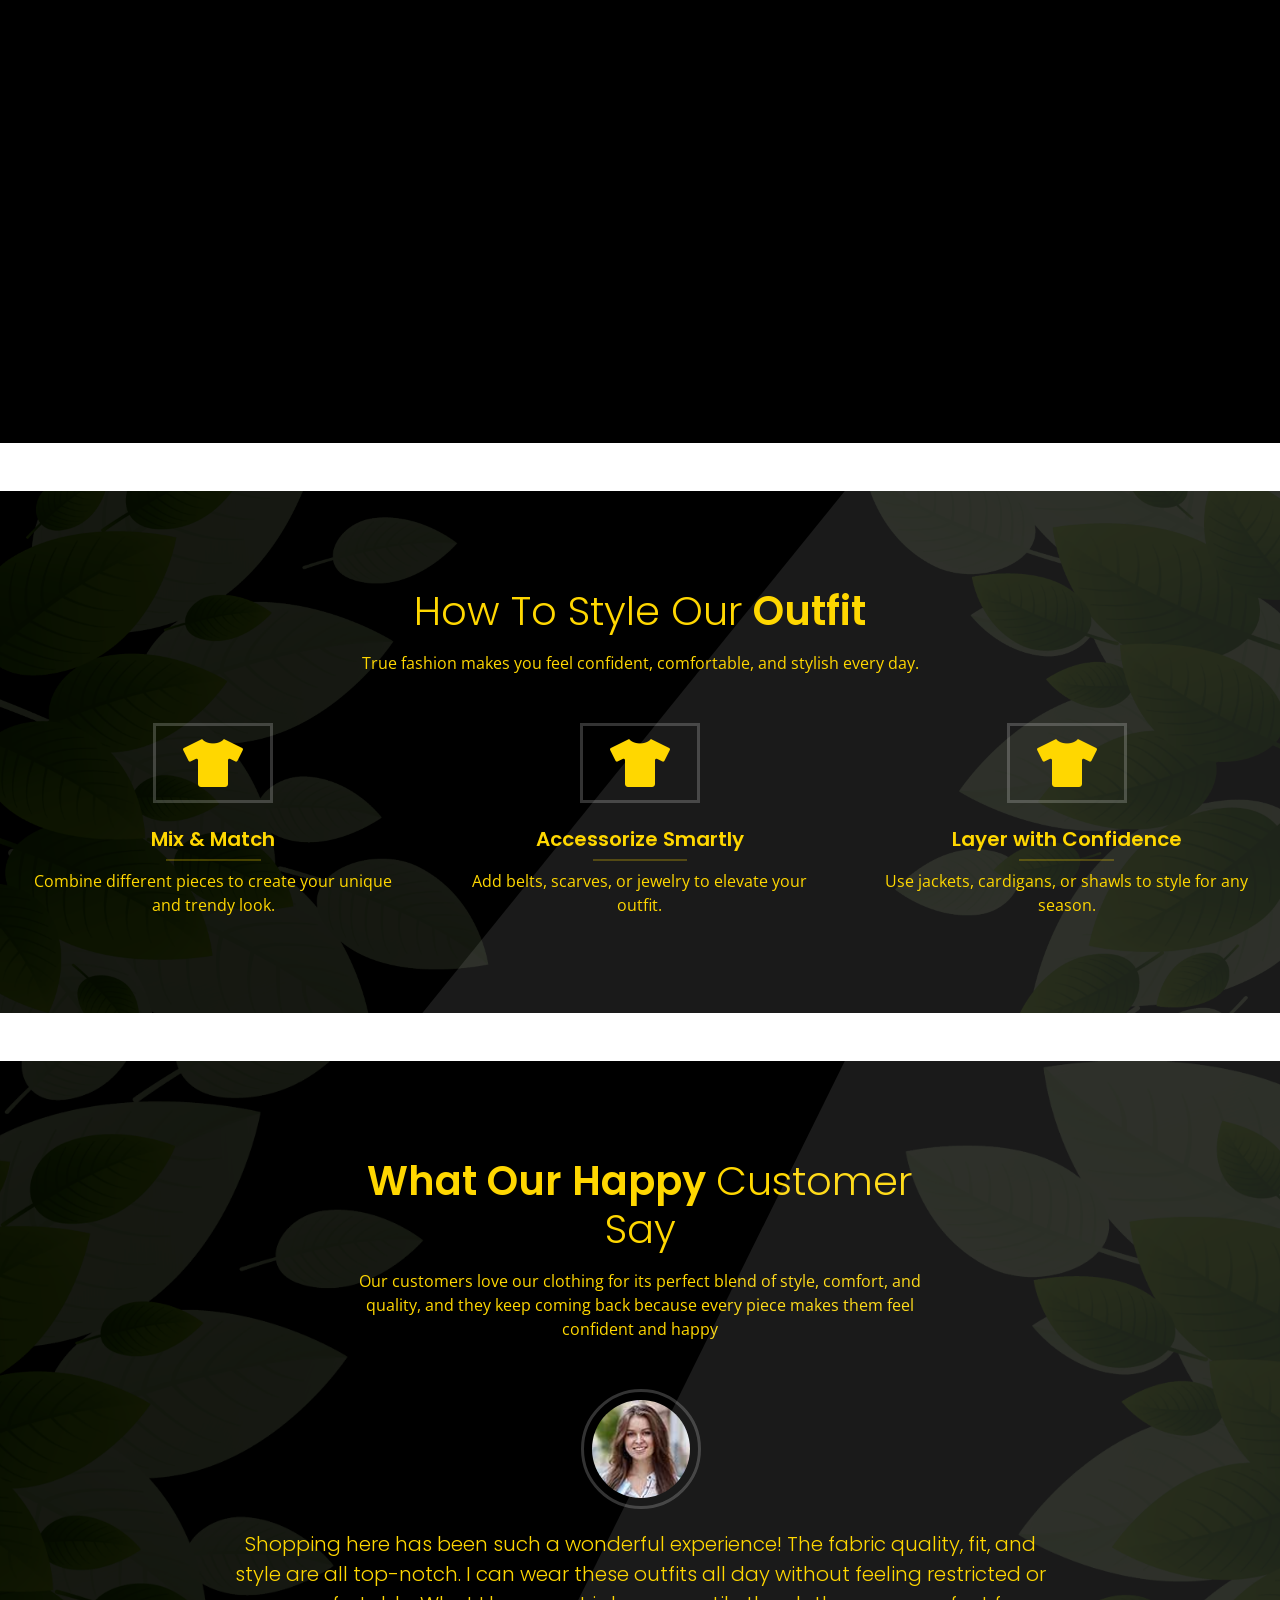
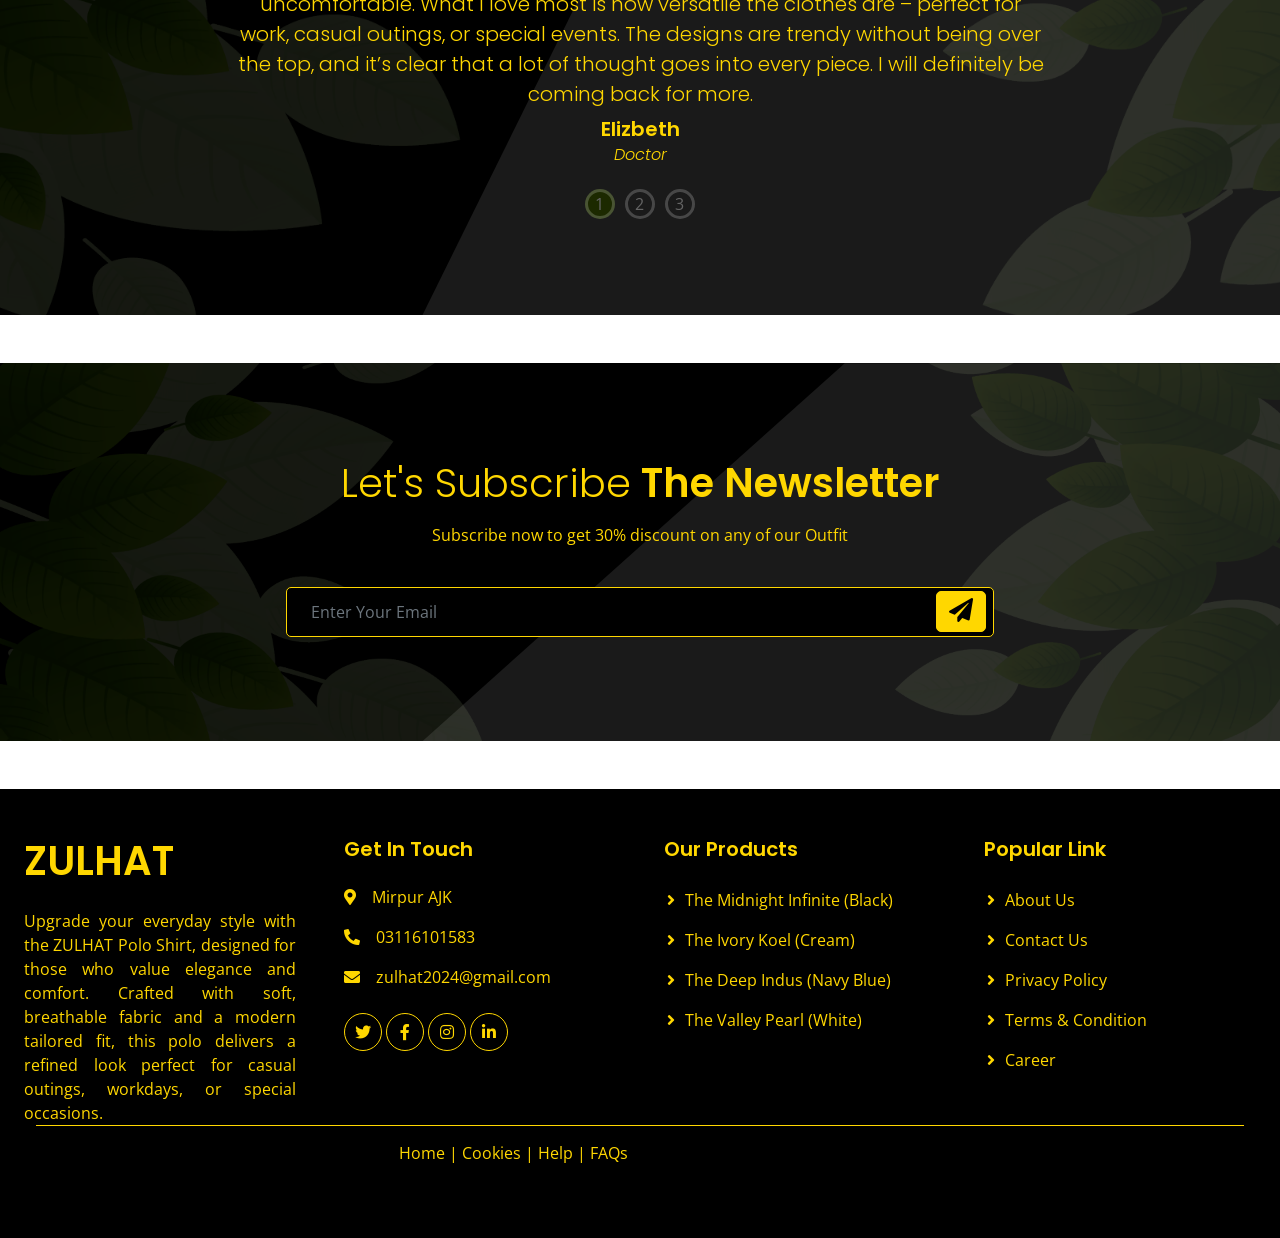
==== commit 3cd38254: "Update index.html" ====
--- a/index.html
+++ b/index.html
@@ -4,6 +4,10 @@
 <head>
     <meta charset="utf-8">
     <title>ZULHAT</title>
+    <meta property="og:title" content="Zulhat">
+    <meta property="og:description" content="Elevate your everyday outfit!">
+    <meta property="og:image" content="https://minii11.github.io/www.zulhat.com/a1.jpg"> <!-- Update with the correct URL -->
+    <meta property="og:url" content="https://minii11.github.io/www.zulhat.com/">
     <meta content="width=device-width, initial-scale=1.0" name="viewport">
     <meta content="" name="keywords">
     <meta content="" name="description">
@@ -68,7 +72,7 @@
                     <a href="#" class="nav-link dropdown-toggle" data-bs-toggle="dropdown" style="color: gold;">Pages</a>
 
                     <div class="dropdown-menu mt-2" style="background:black !important; border:none;">
-                        <a href="feature.html" class="dropdown-item" style="color: gold; background:black !important;">Features</a>
+                        <a href="feature.html" class="dropdown-item" style="color: gold; background:white !important;">Features</a>
                         <a href="how-to-use.html" class="dropdown-item" style="color: gold; background:black !important;">How To Use</a>
                         <a href="testimonial.html" class="dropdown-item" style="color: gold; background:black !important;">Testimonial</a>
                     </div>
@@ -642,4 +646,4 @@
 <!-- Template Javascript -->
 <script src="js/main.js"></script>
 </body>
-</html>+</html>
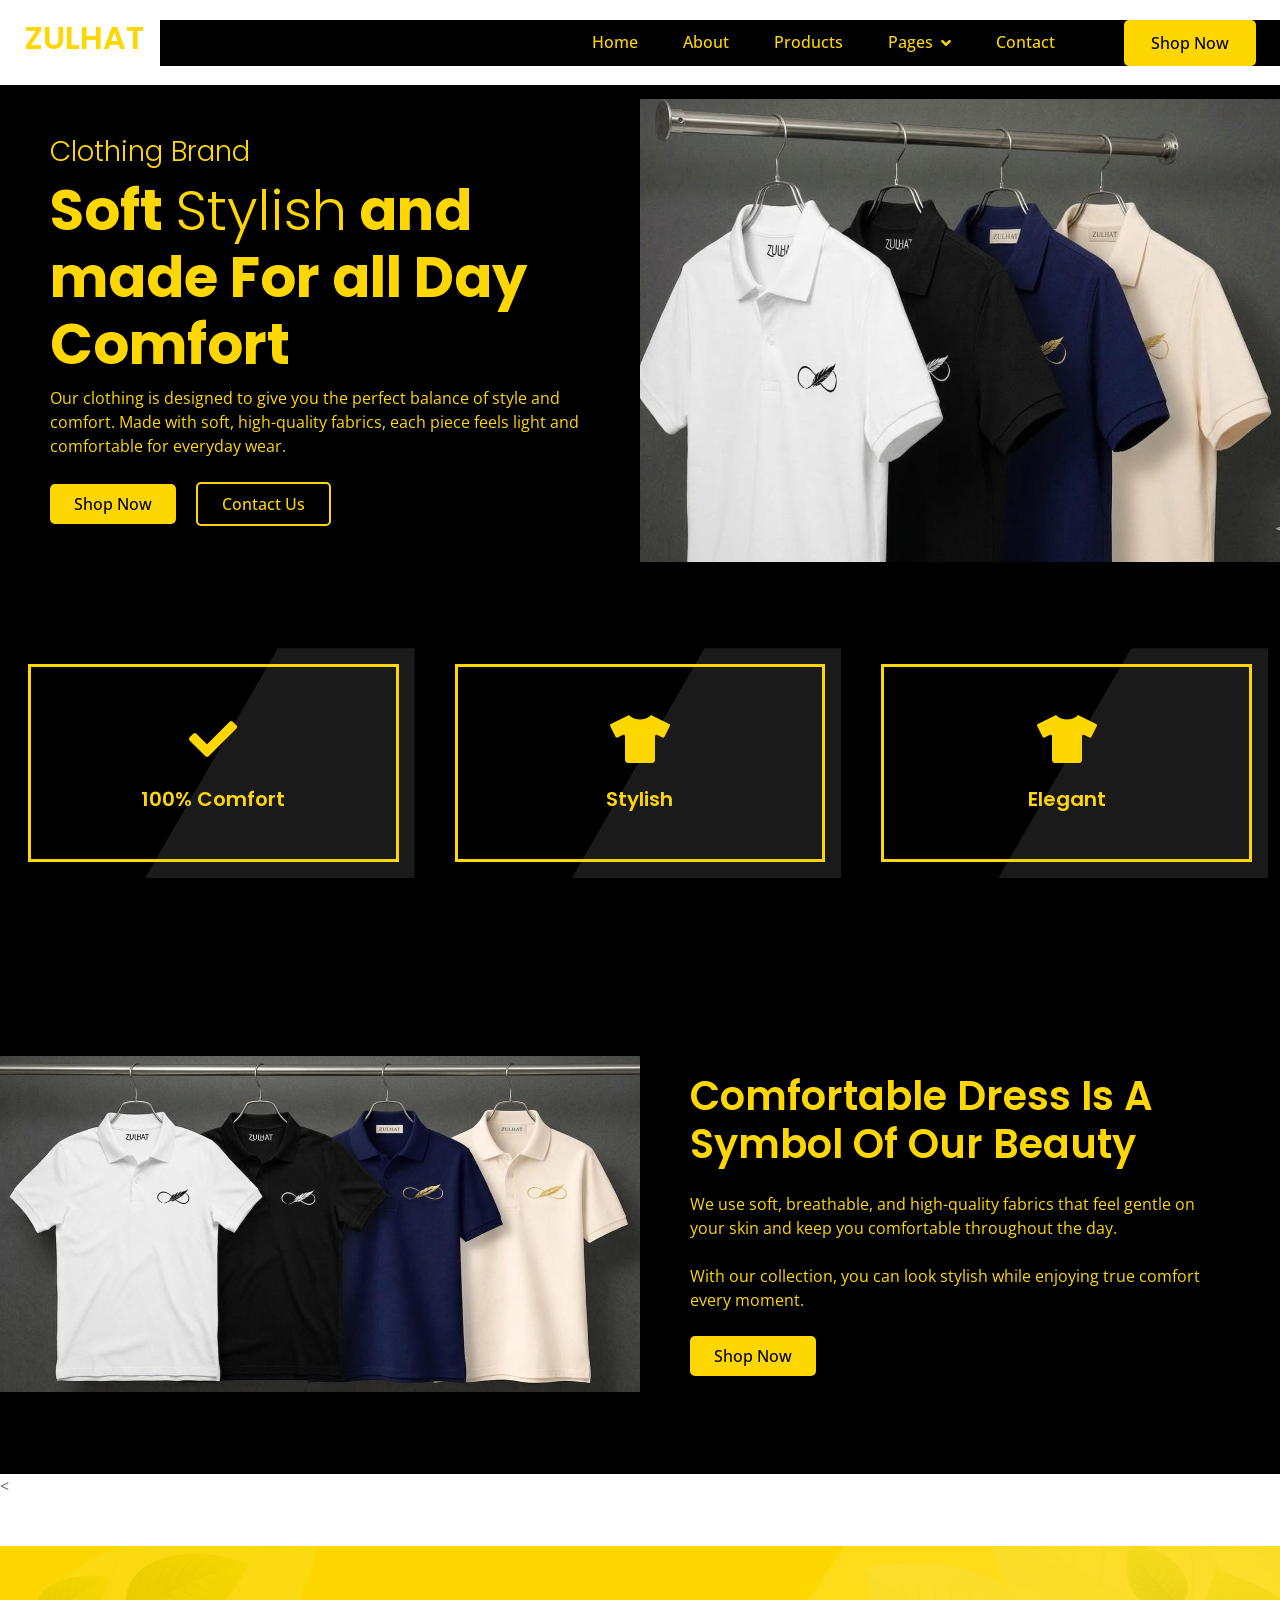
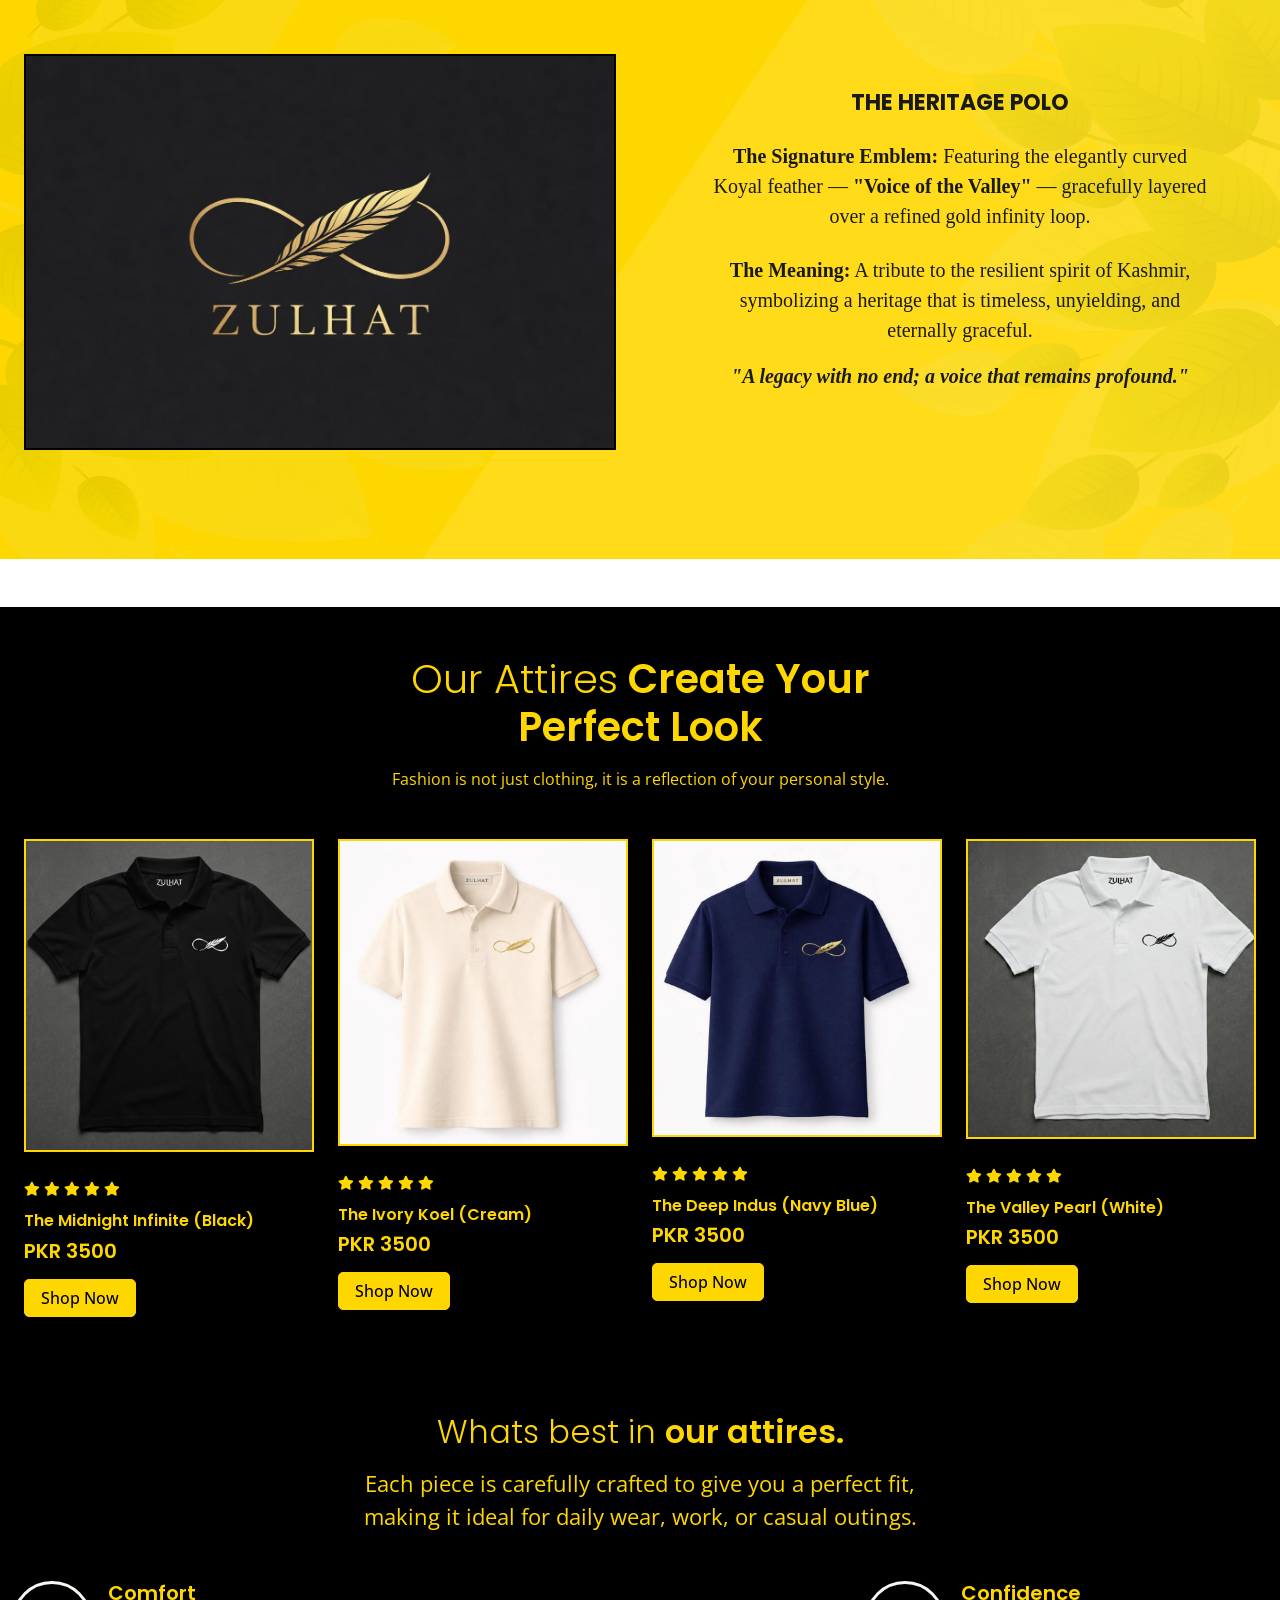
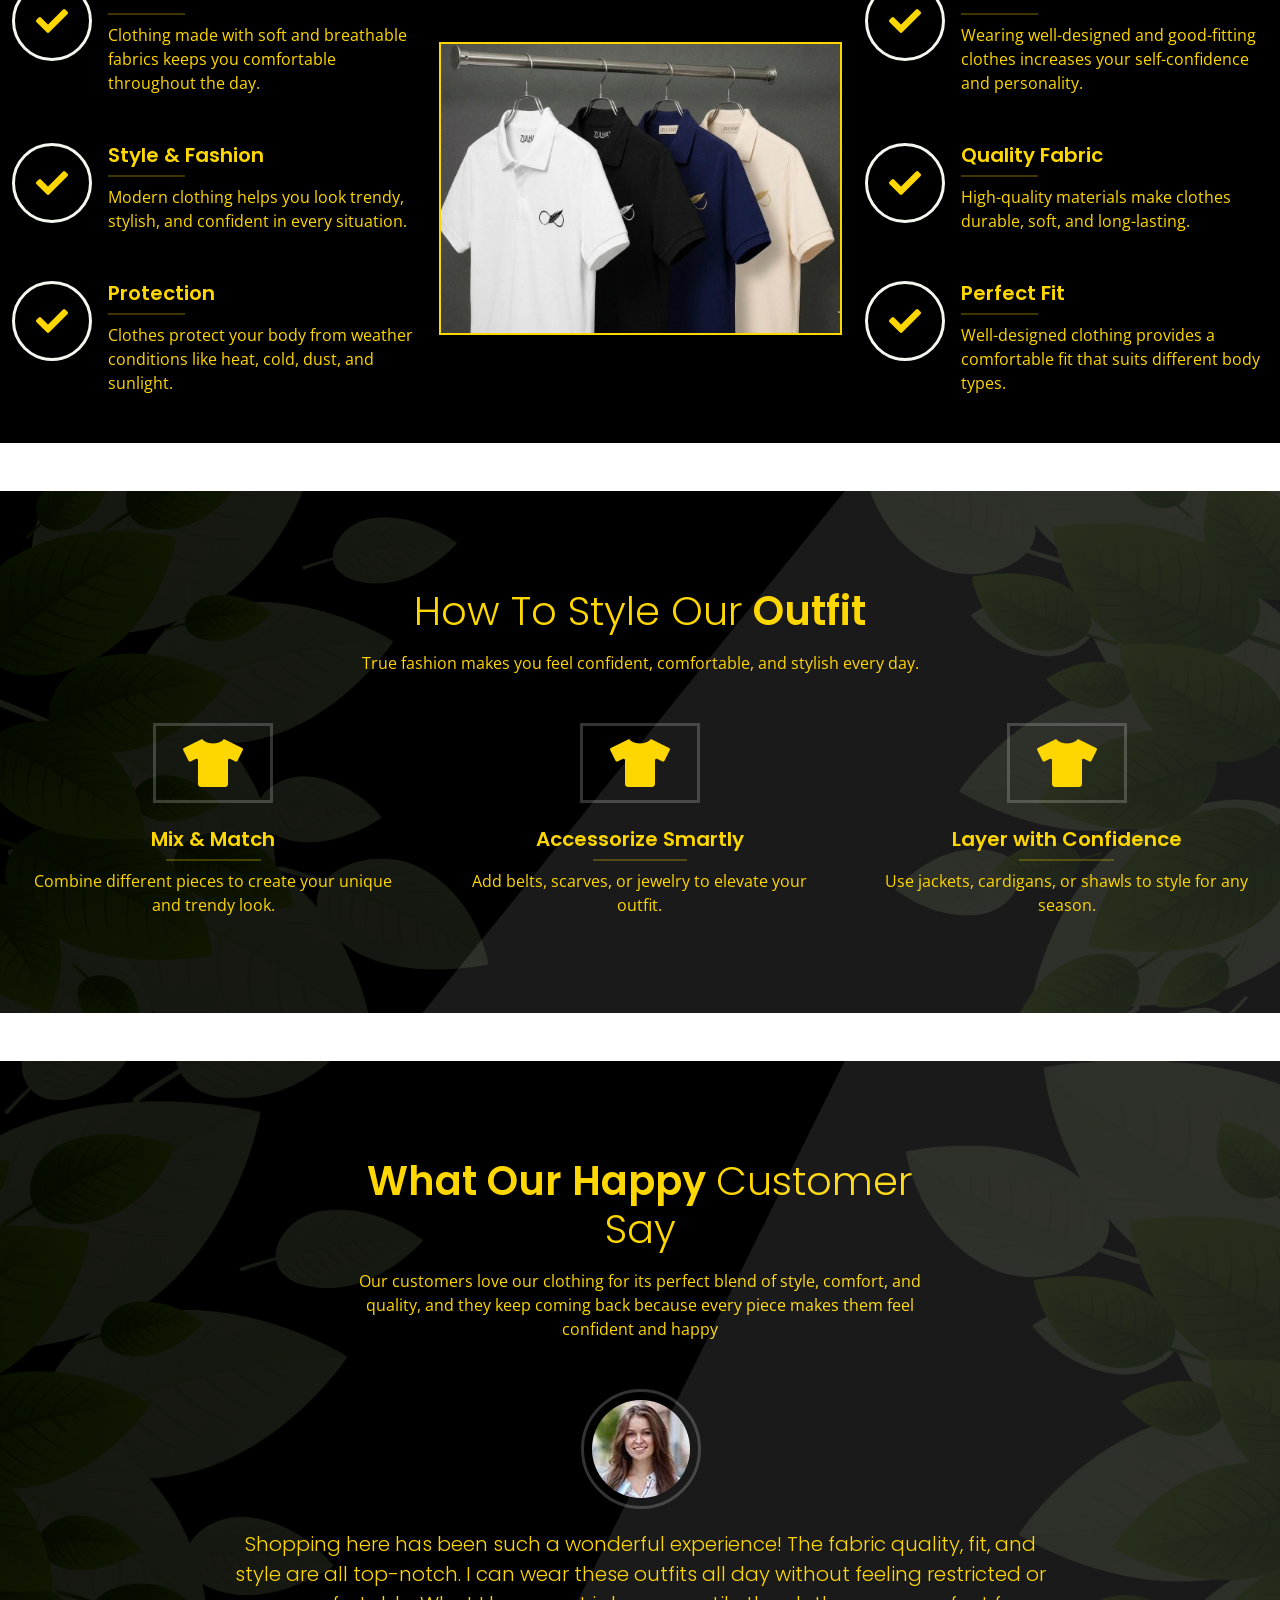
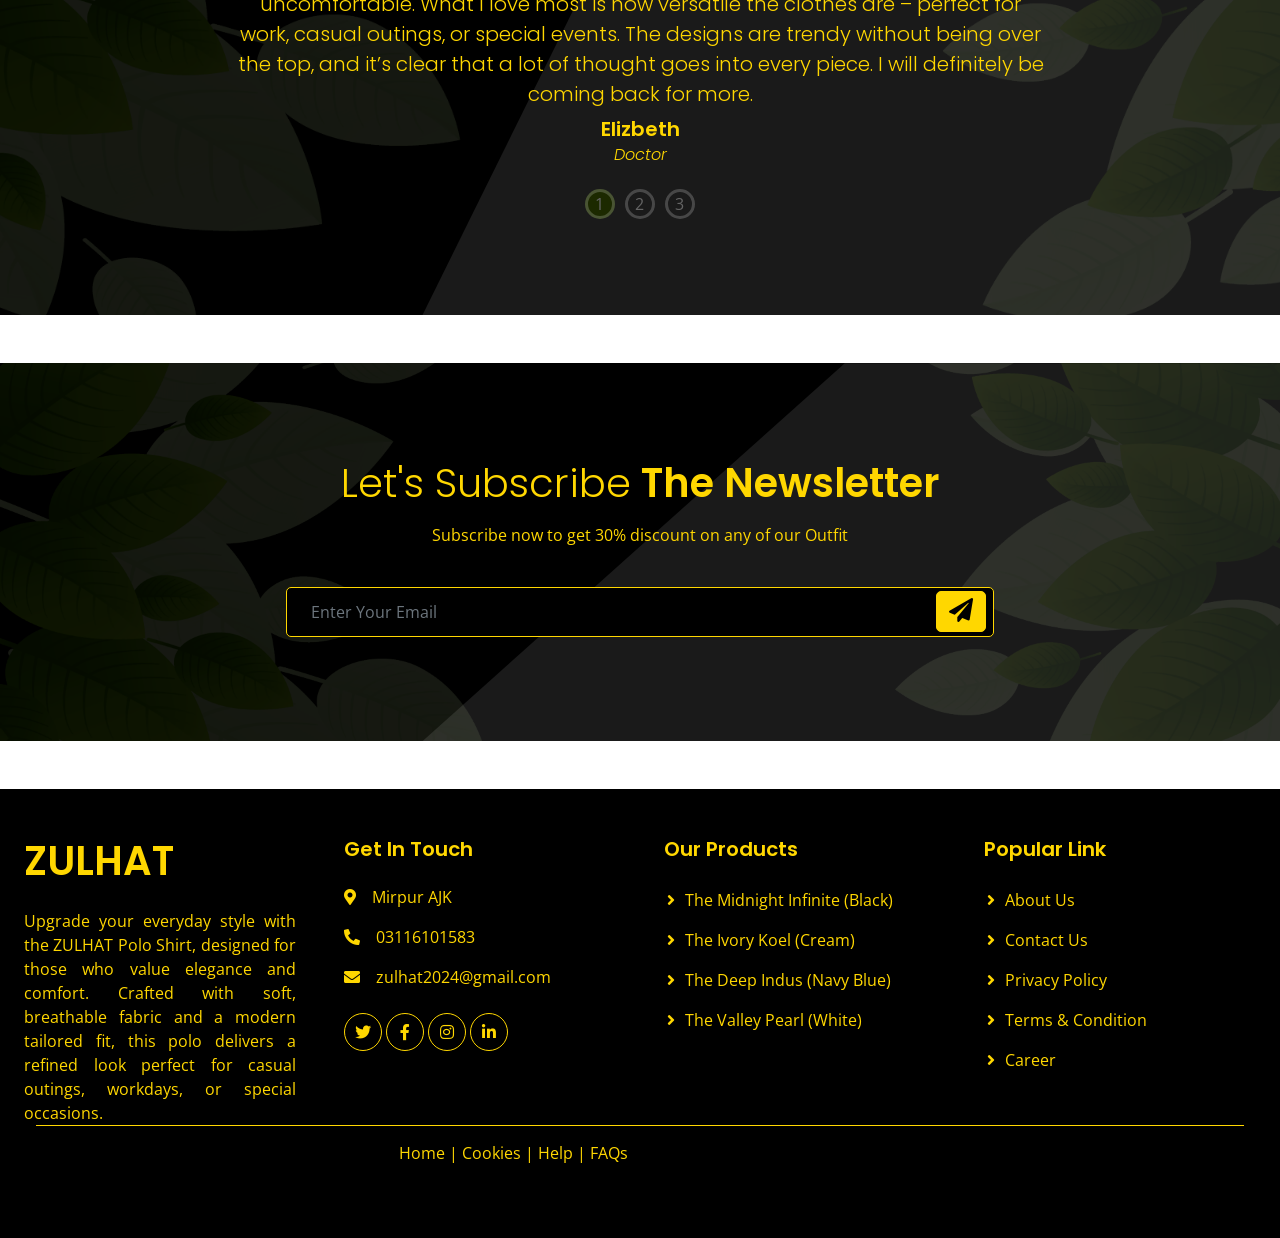
==== commit a5733634: "Update index.html" ====
--- a/index.html
+++ b/index.html
@@ -48,16 +48,16 @@
     <!-- Spinner End -->
 
 <!-- Top Section Start: Navbar + Hero -->
-<div class="container-fluid" style="background-color:black !important; padding:0; margin:0;">
+<div class="container-fluid" style="background-color:white !important; padding:0; margin:0;">
 
     <!-- Navbar -->
-    <nav class="navbar navbar-expand-lg navbar-dark p-0" style="background-color:black !important;">
+    <nav class="navbar navbar-expand-lg navbar-dark p-0" style="background-color:white !important;">
         <a href="index.html" class="navbar-brand ms-4">
             <h2 style="color: gold;">ZULHAT</h2>
         </a>
 
         <button type="button" class="navbar-toggler ms-auto me-4" data-bs-toggle="collapse"
-            data-bs-target="#navbarCollapse" style="background:black;">
+            data-bs-target="#navbarCollapse" style="background:gold;">
             <span class="navbar-toggler-icon" style="filter: invert(100%);"></span>
         </button>
 
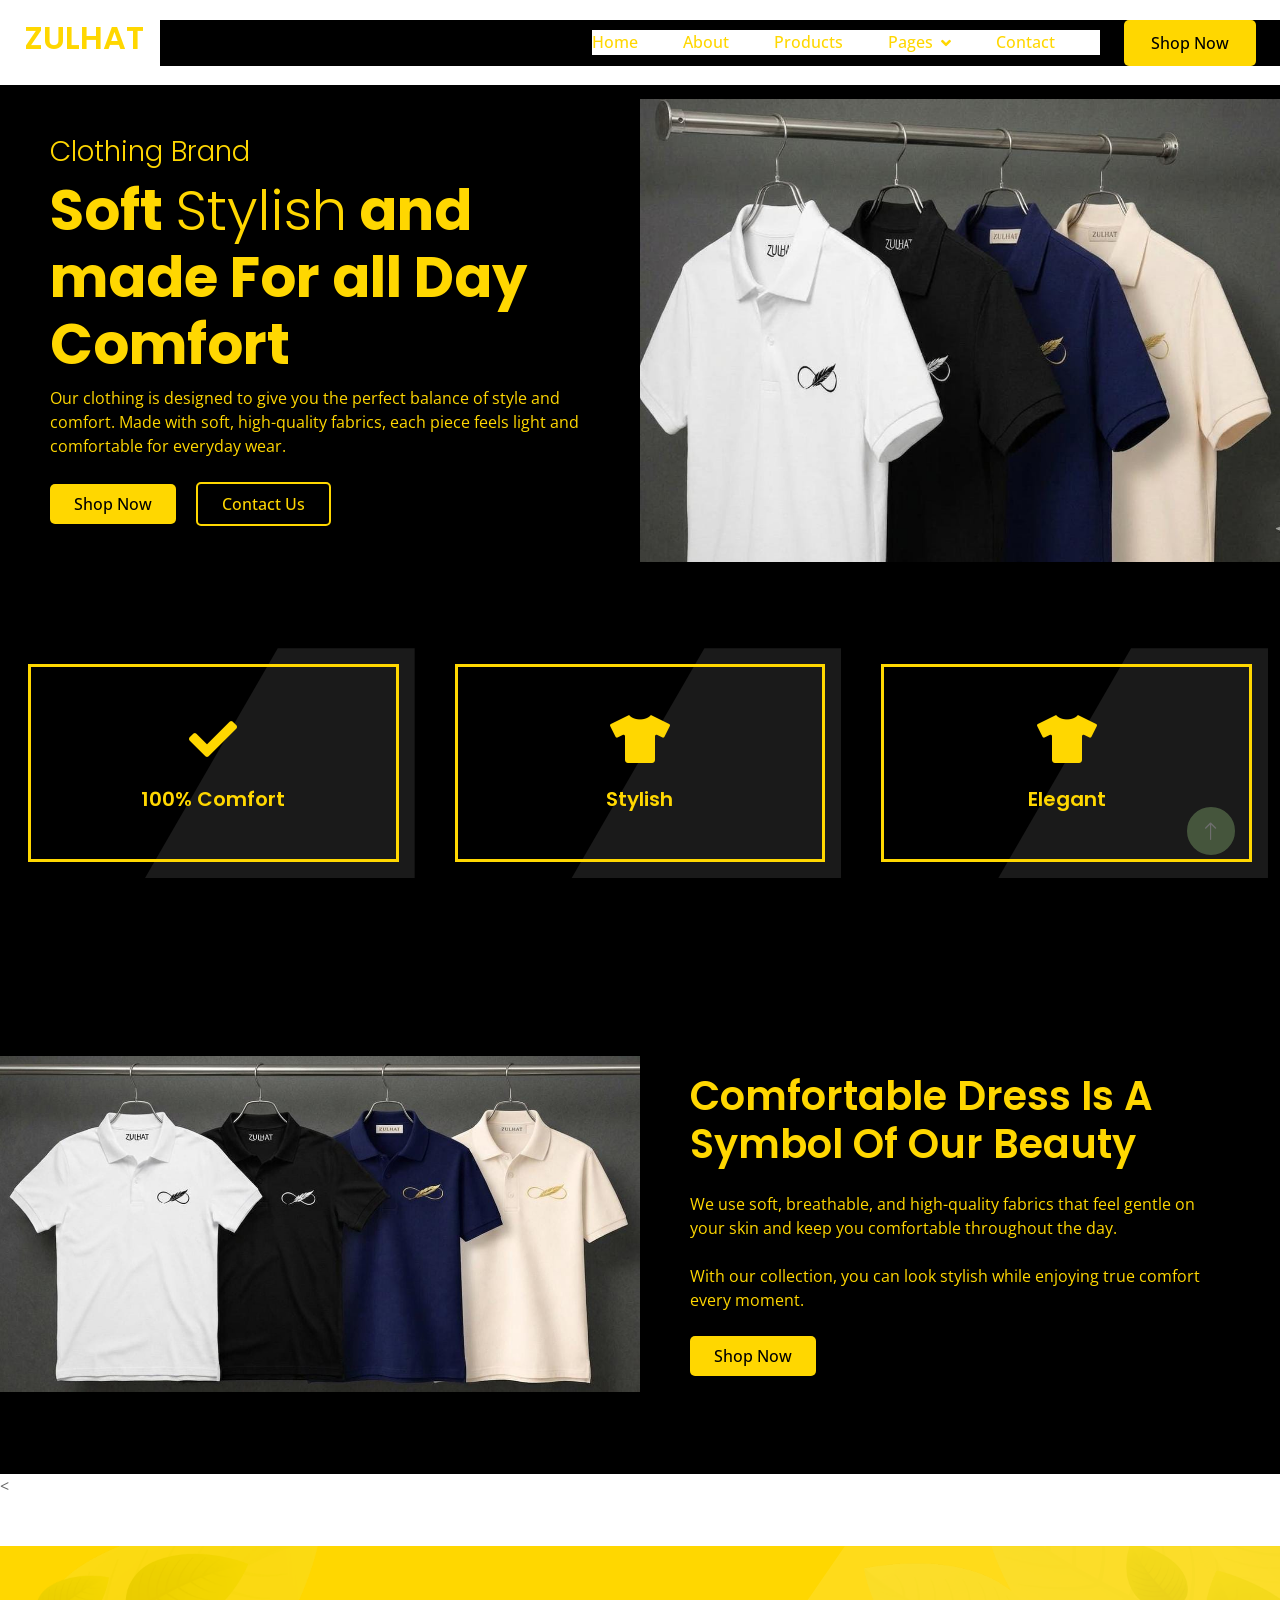
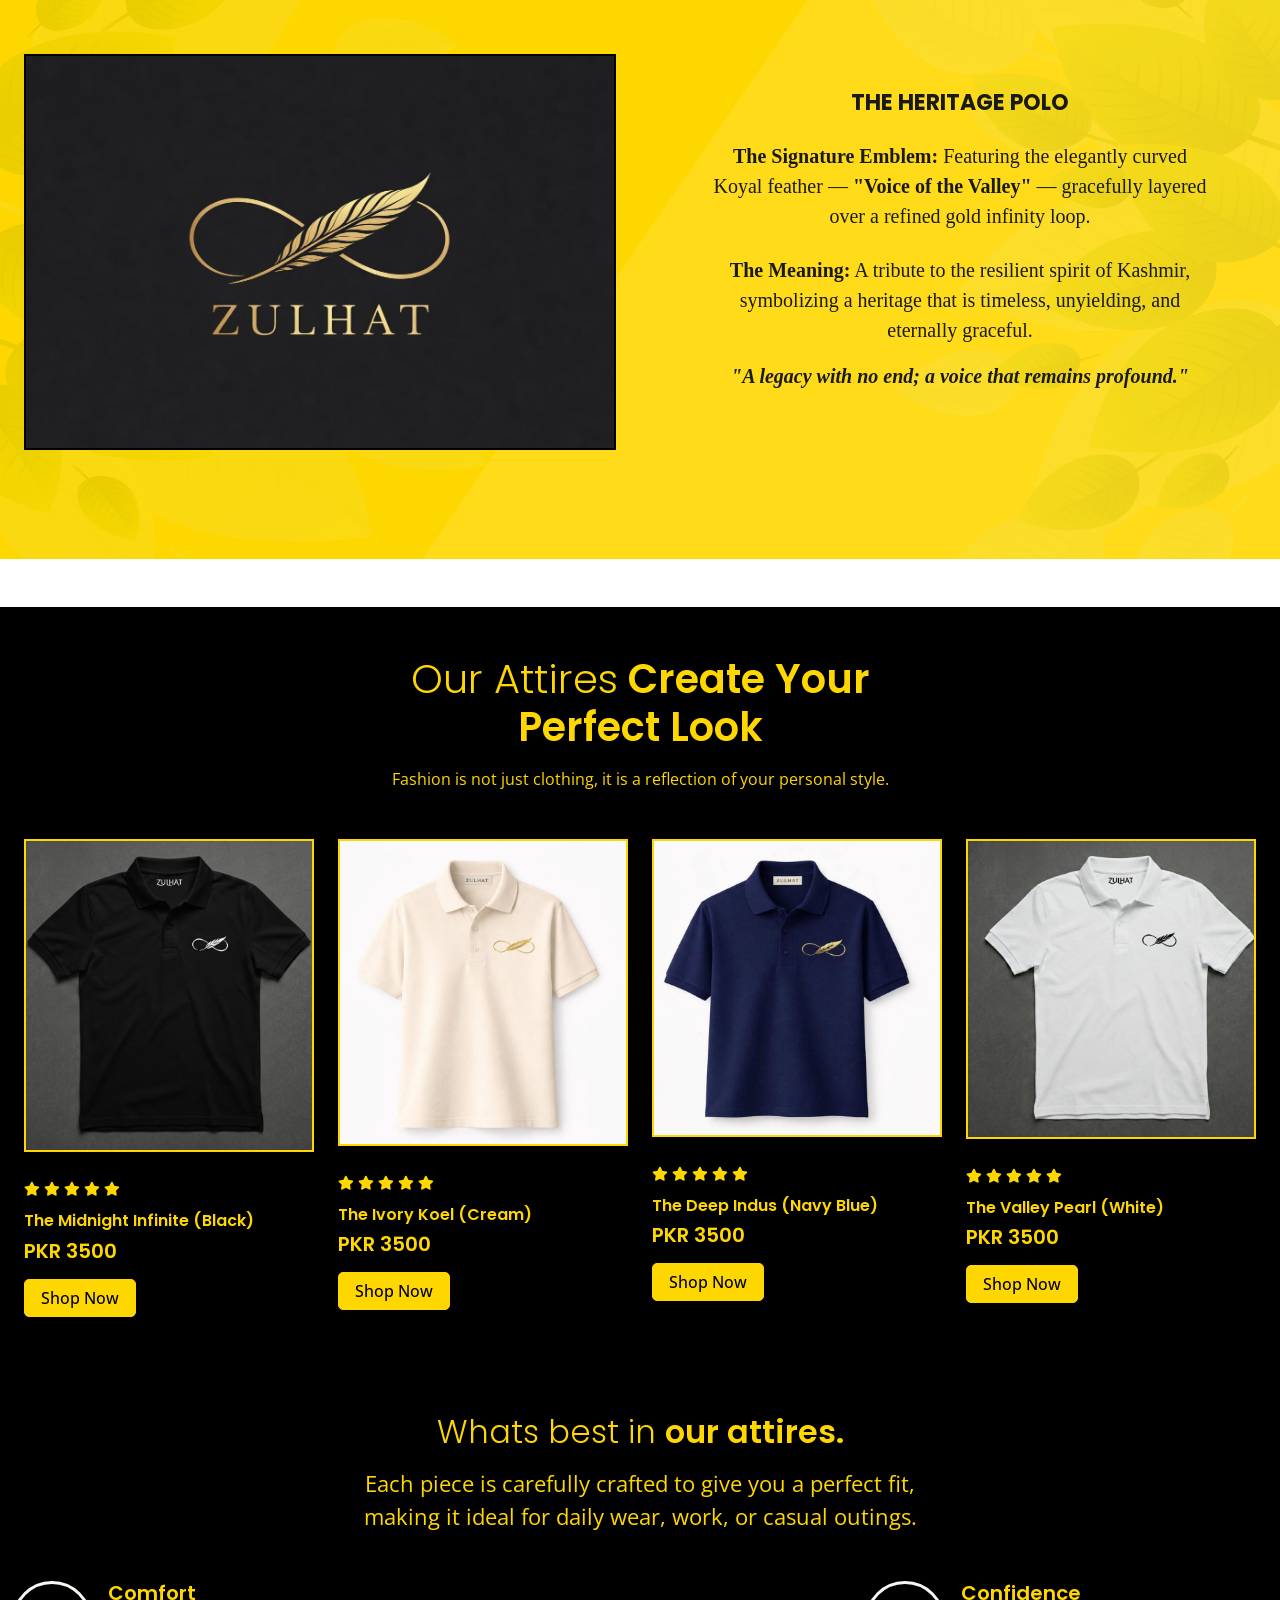
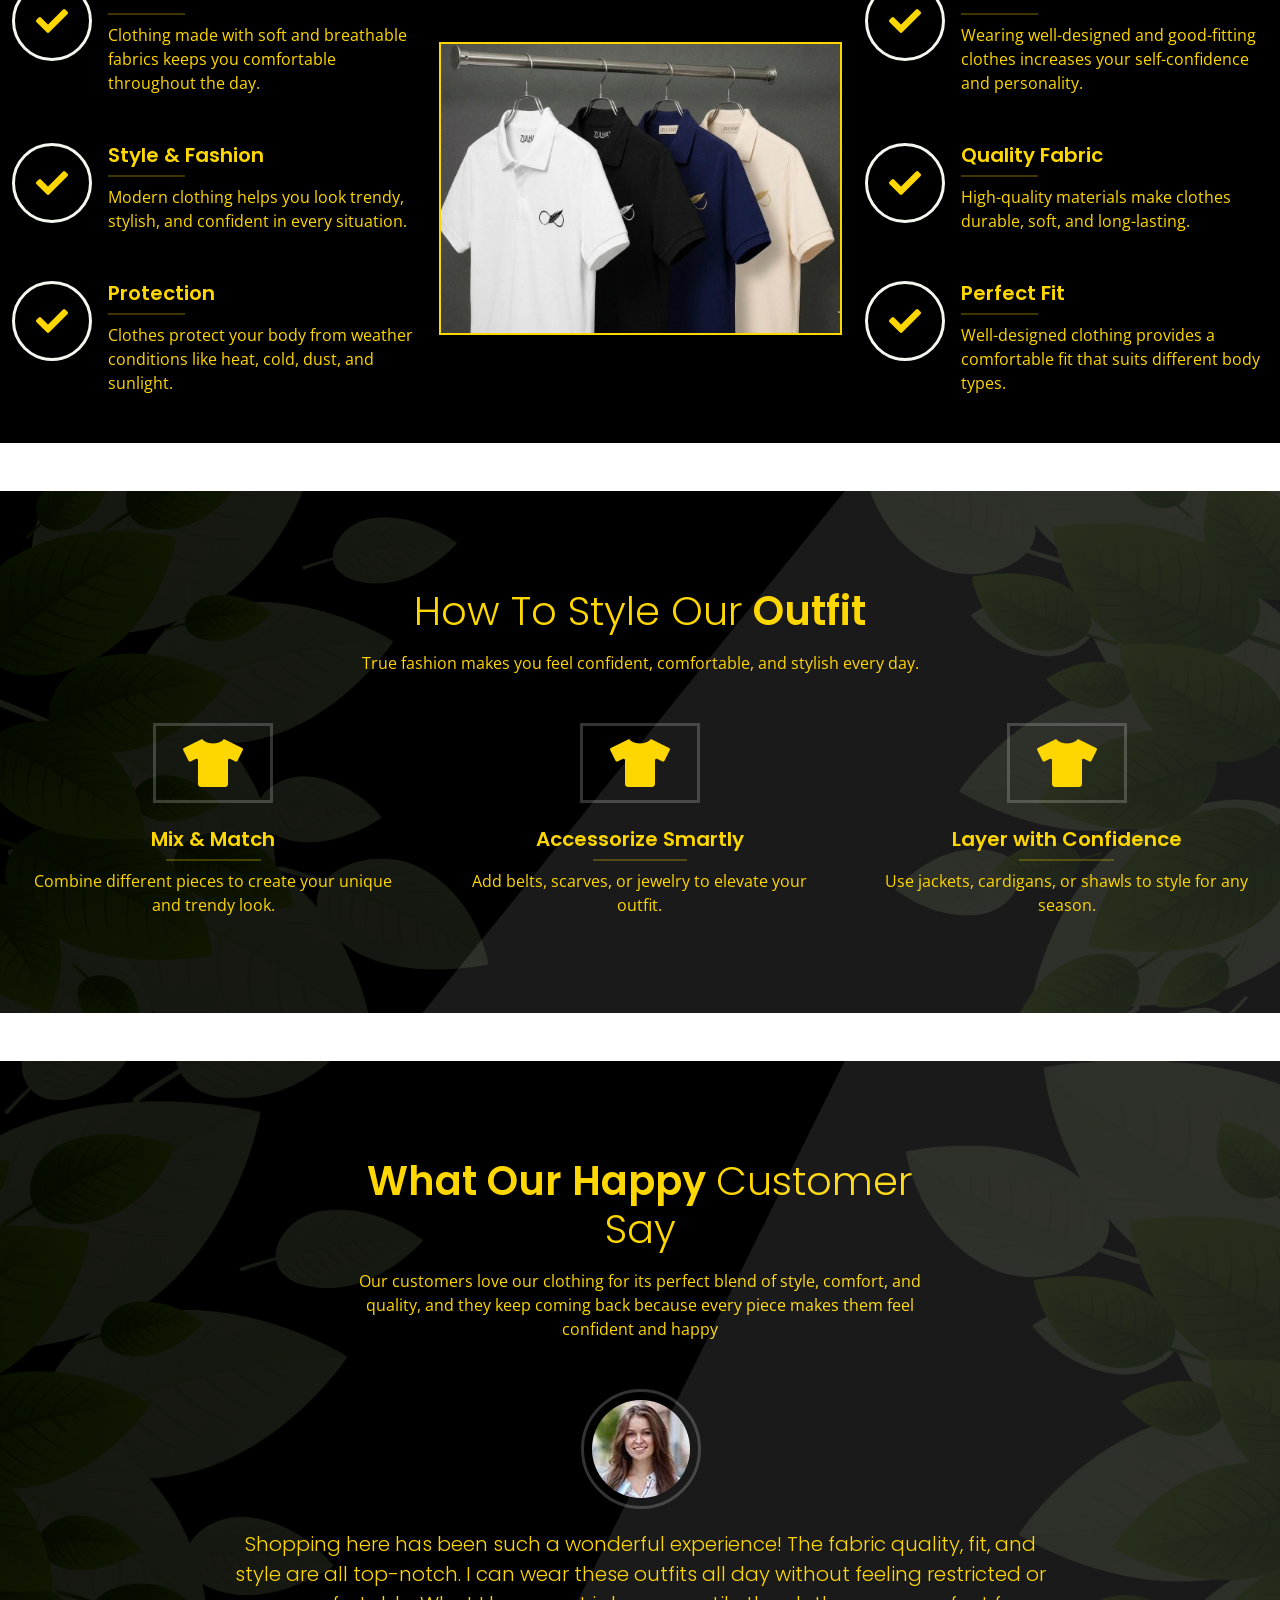
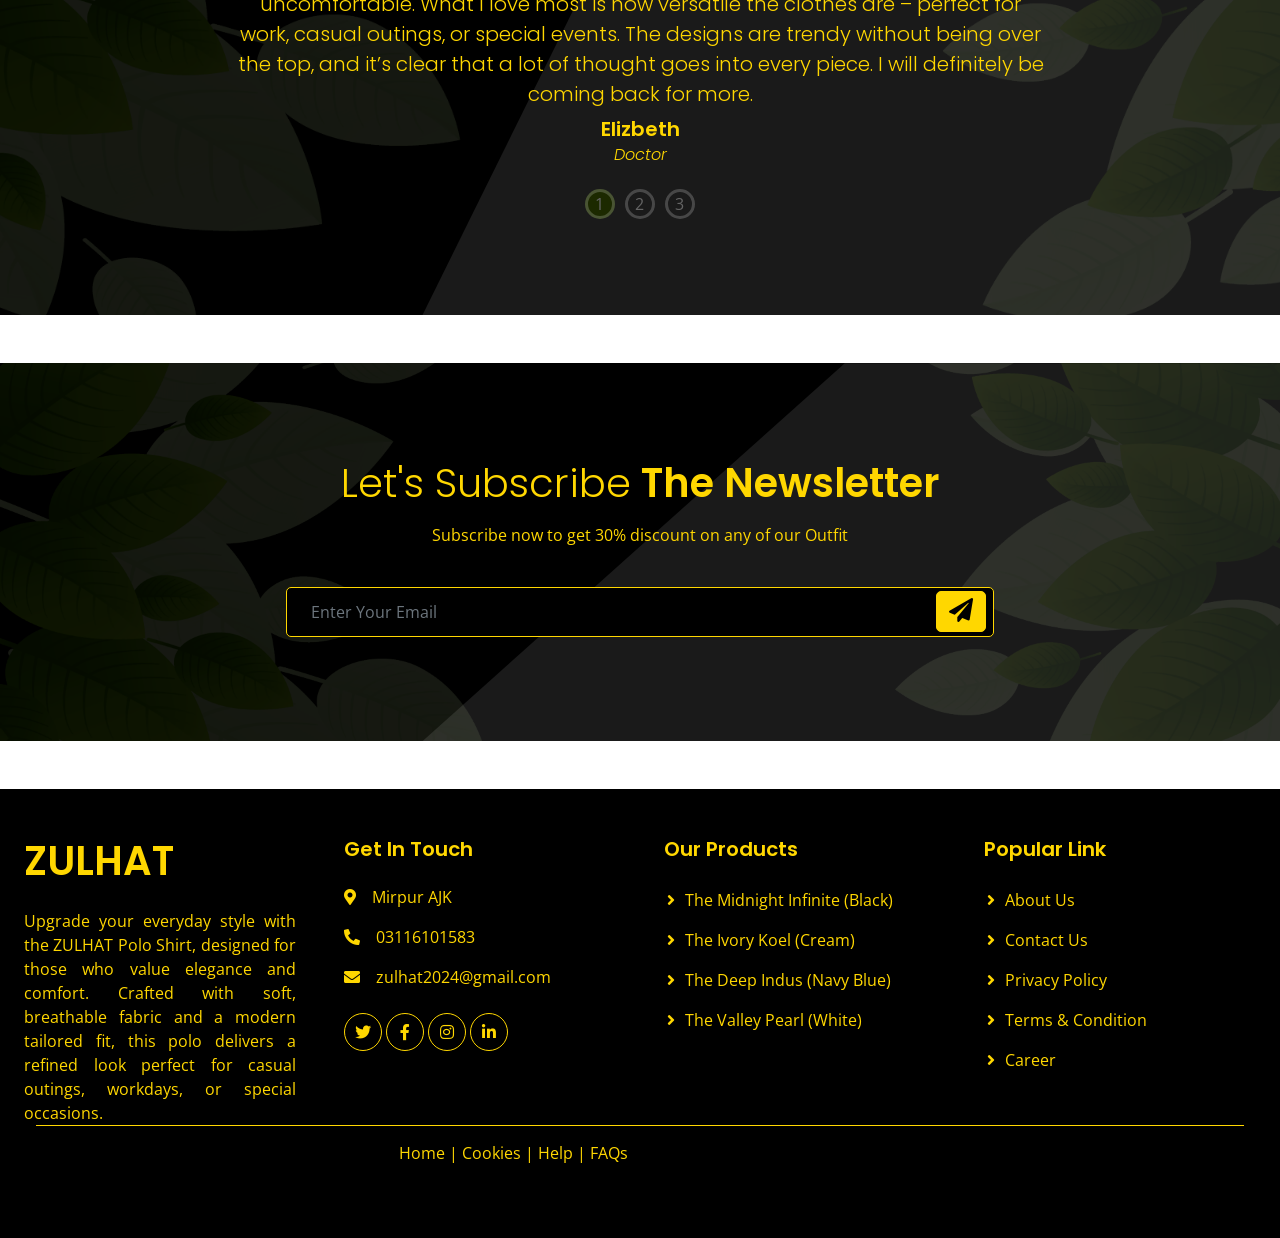
==== commit 50a98405: "Update index.html" ====
--- a/index.html
+++ b/index.html
@@ -62,7 +62,7 @@
         </button>
 
         <div class="collapse navbar-collapse" id="navbarCollapse" style="background:black;">
-            <div class="navbar-nav ms-auto me-4" style="background:black;">
+            <div class="navbar-nav ms-auto me-4" style="background:white;">
                 
                 <a href="index.html" class="nav-item nav-link" style="color: gold;">Home</a>
                 <a href="about.html" class="nav-item nav-link" style="color: gold;">About</a>
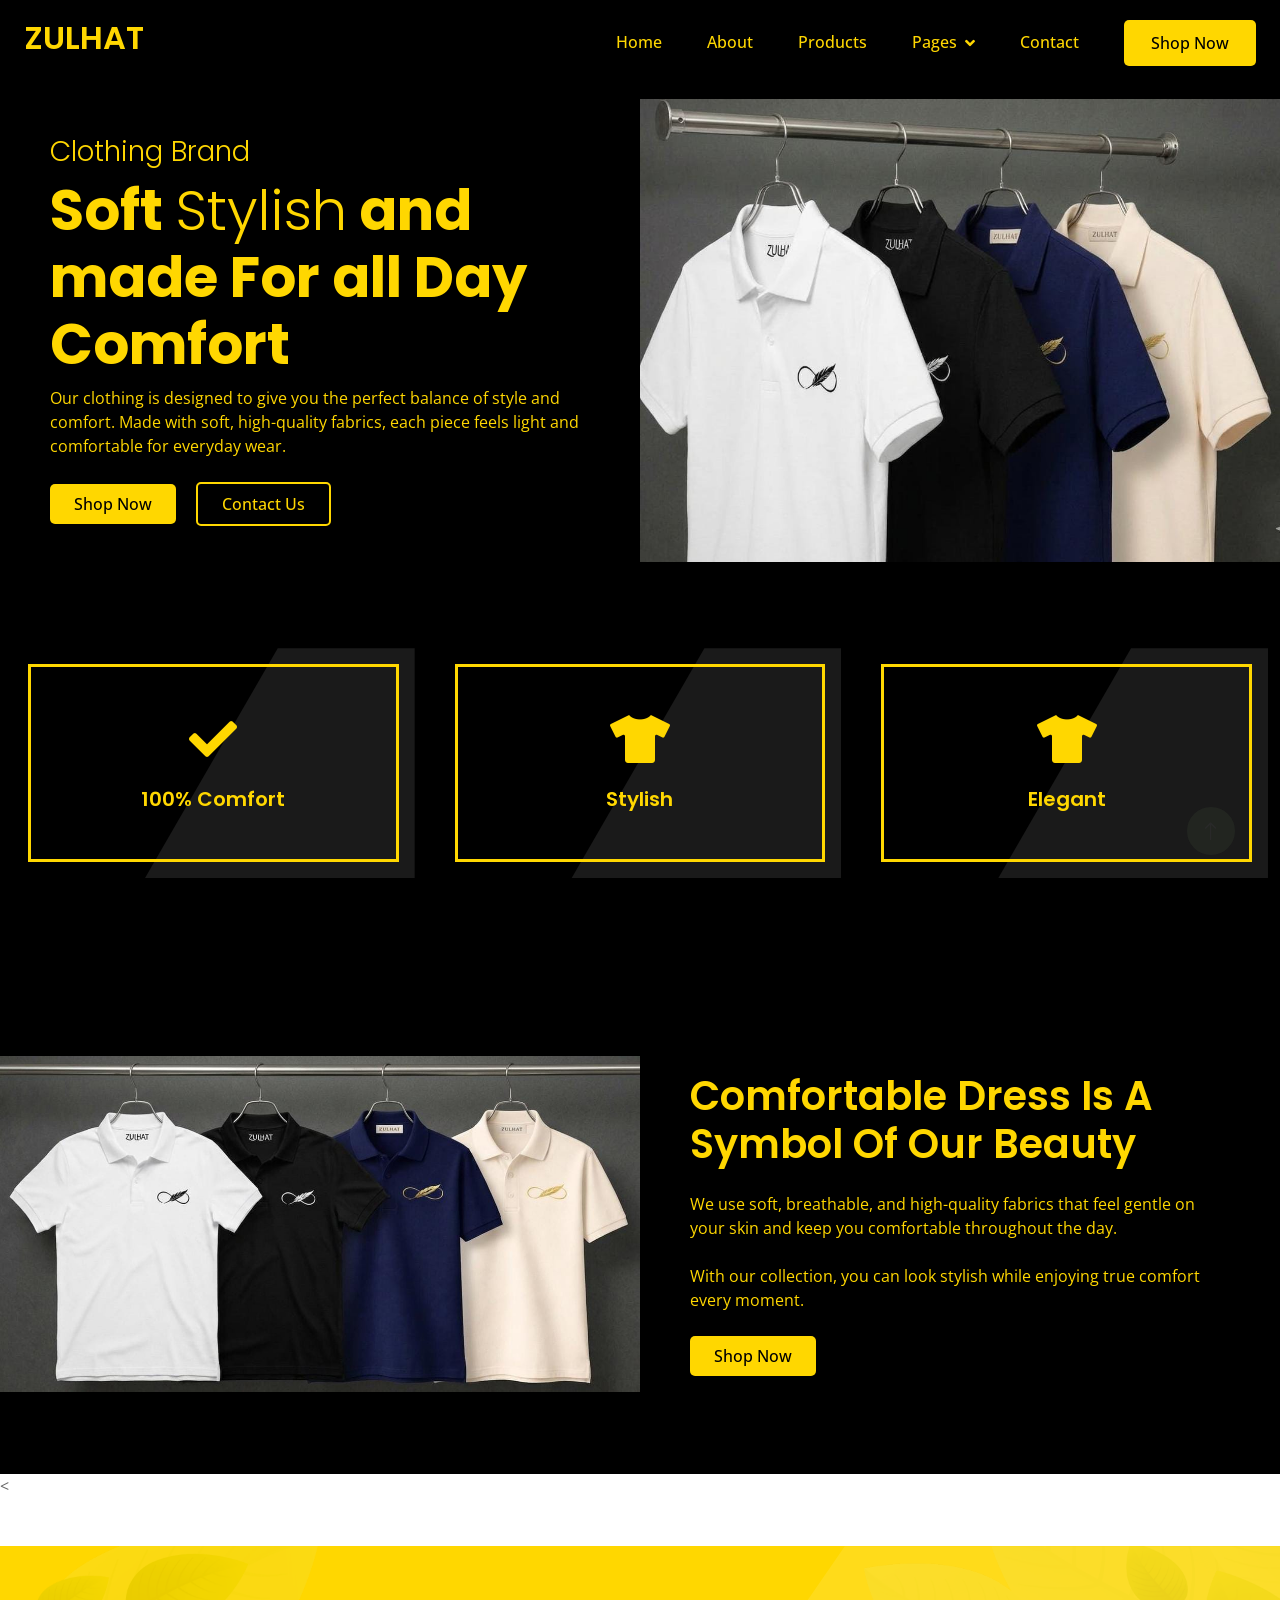
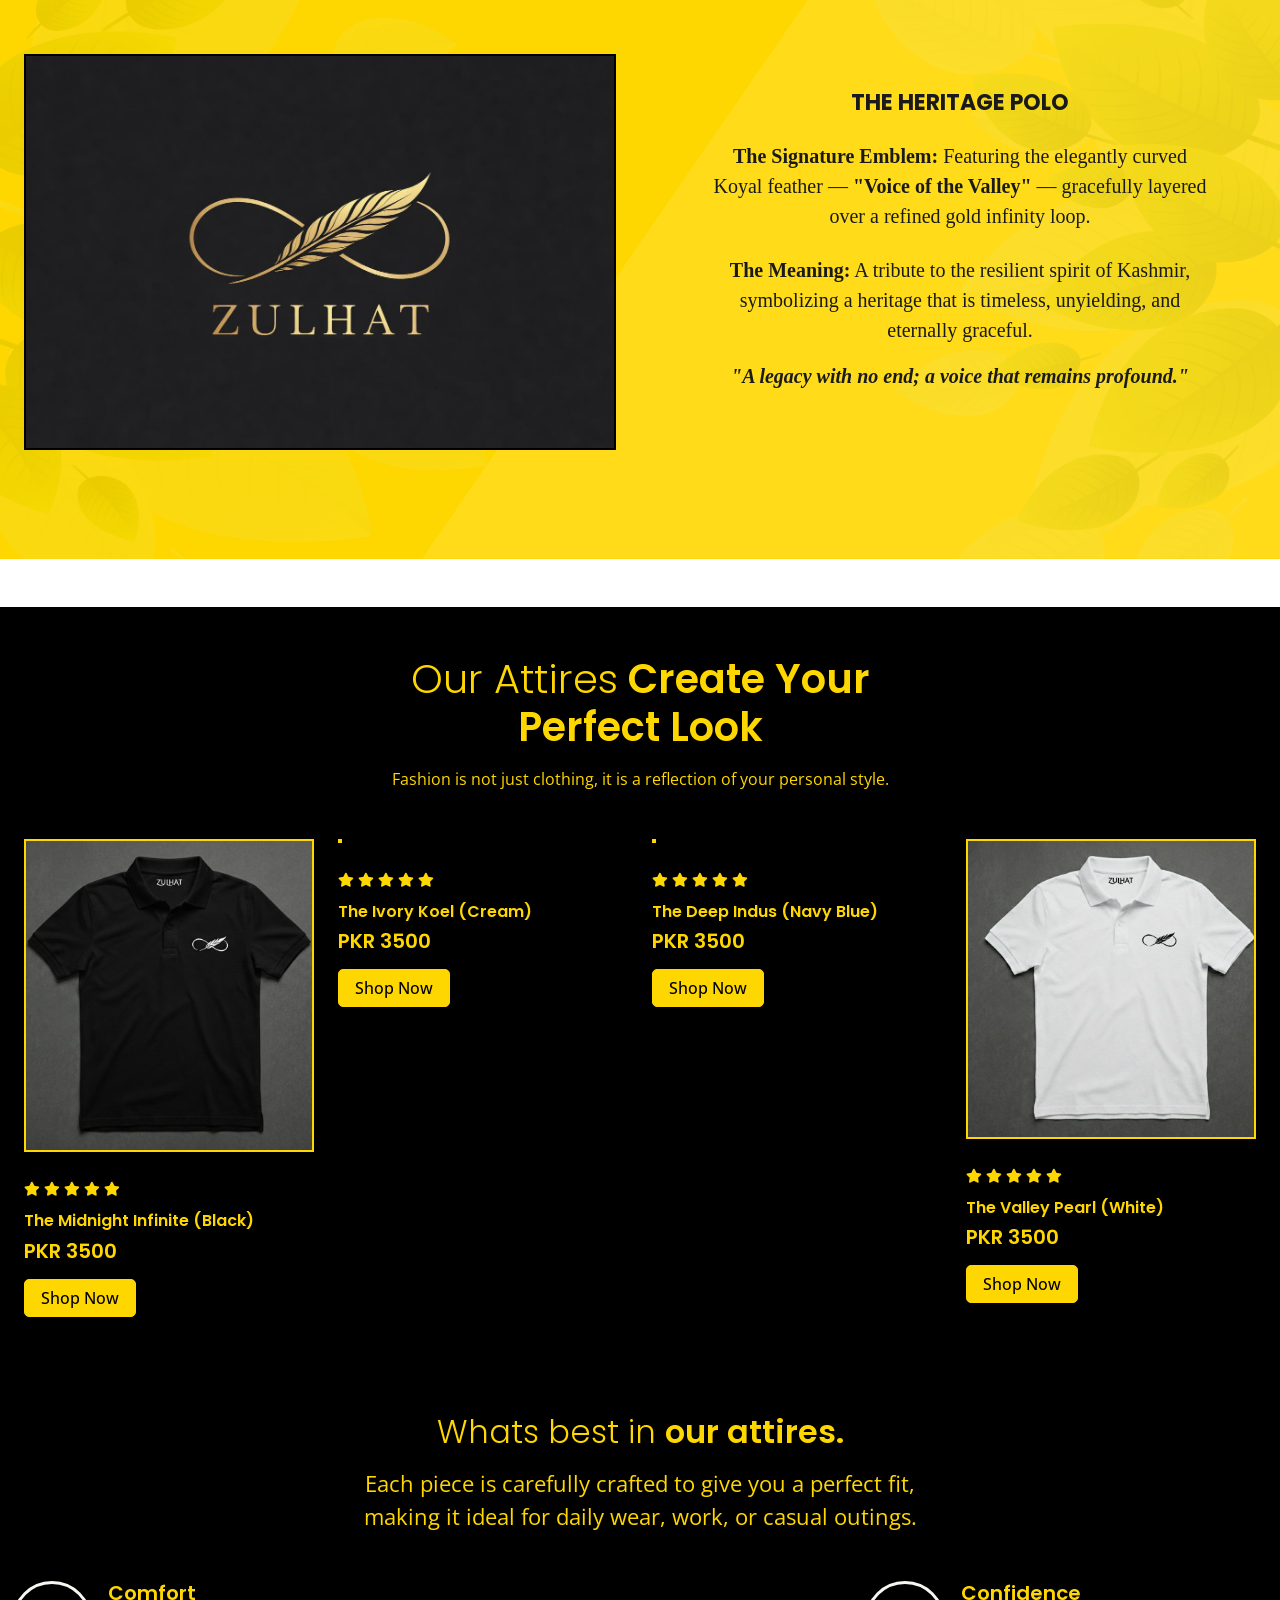
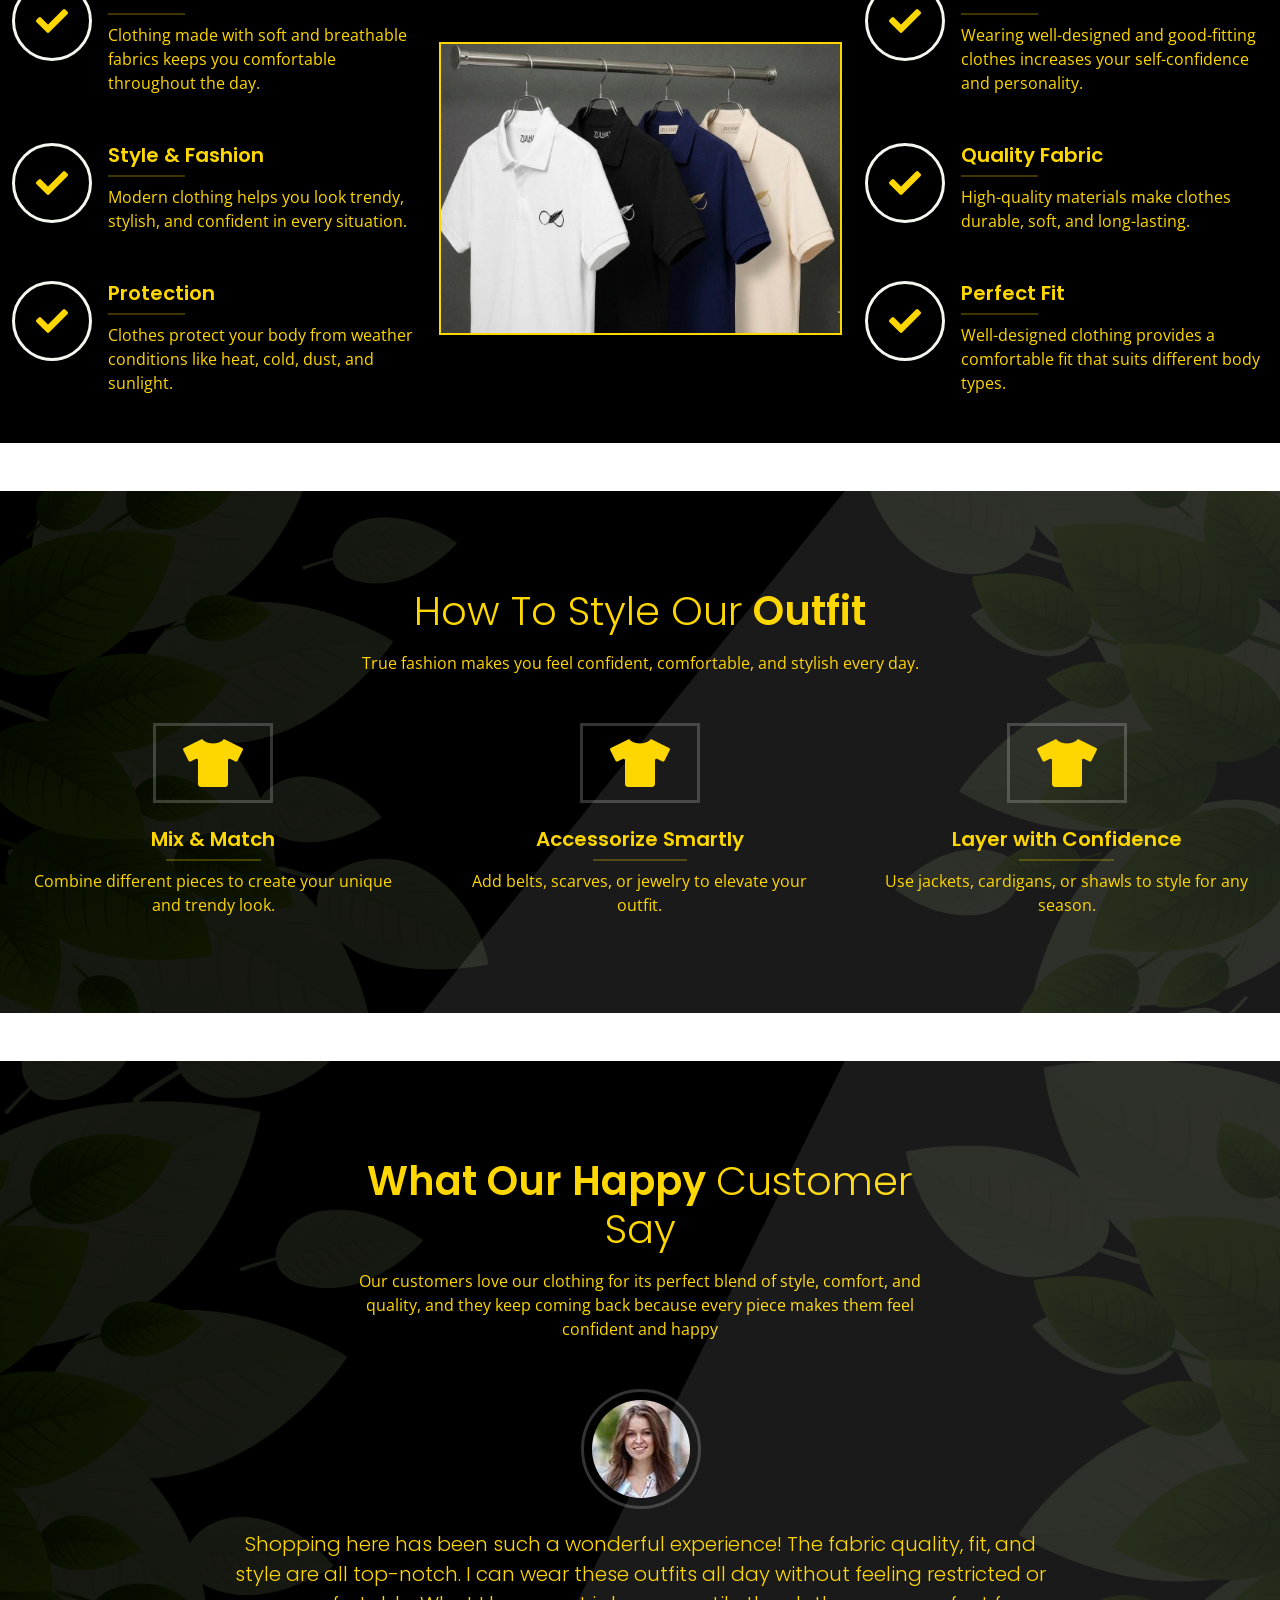
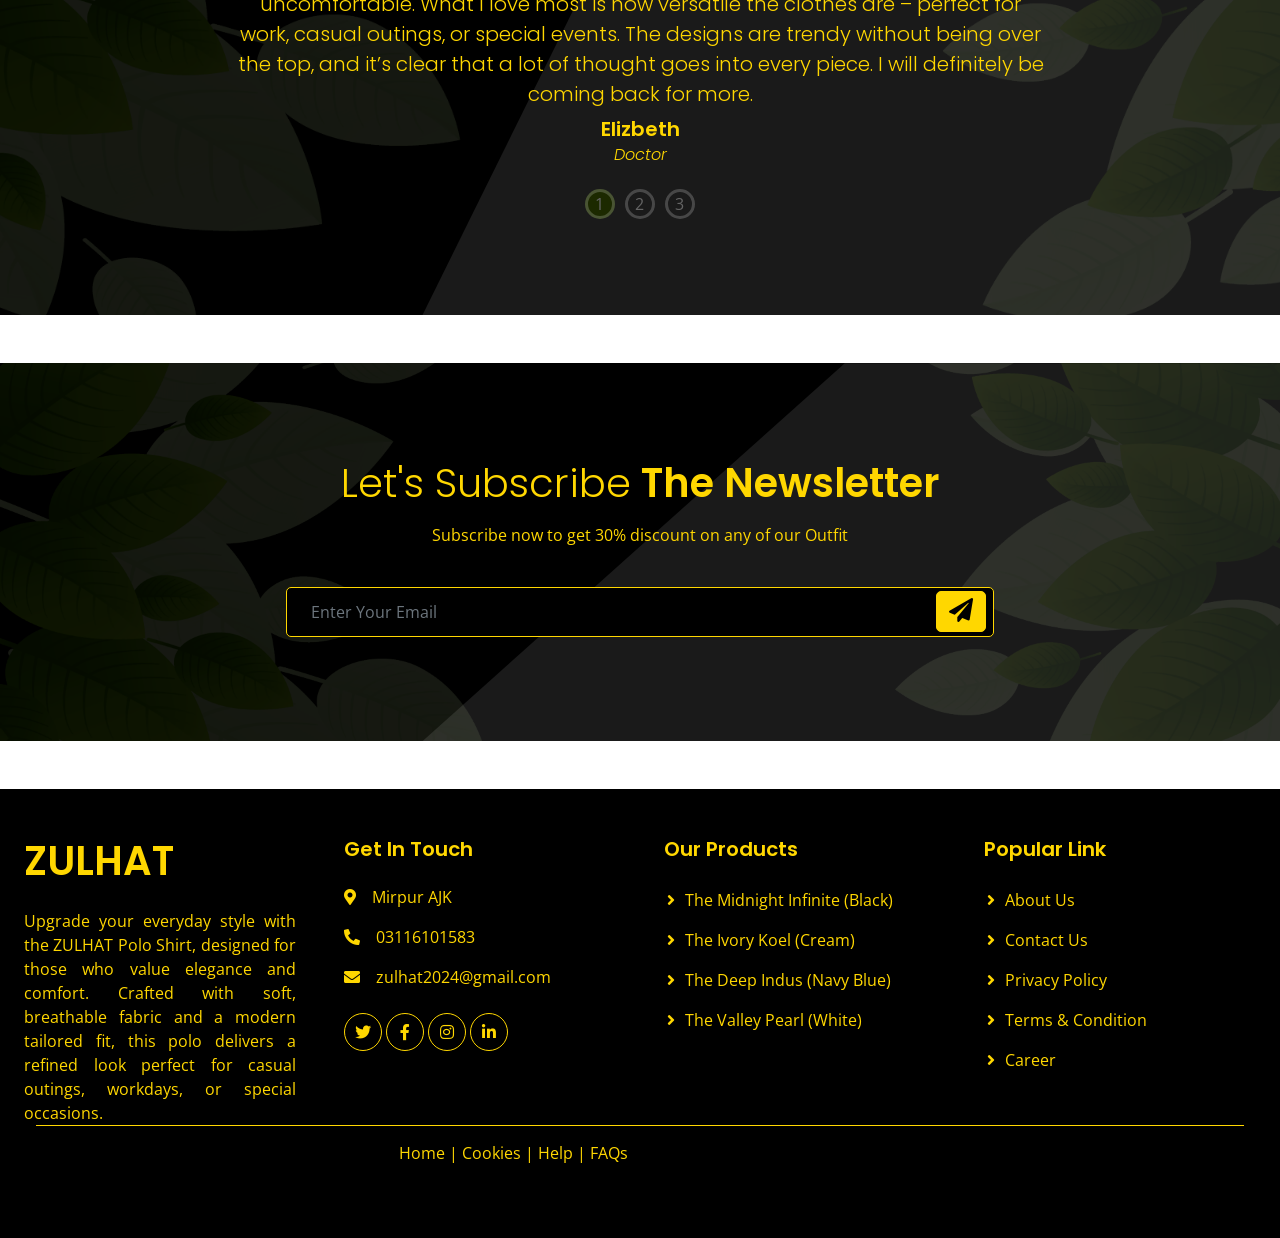
==== commit 64897e5b: "Update index.html" ====
--- a/index.html
+++ b/index.html
@@ -50,48 +50,43 @@
 <!-- Top Section Start: Navbar + Hero -->
 <div class="container-fluid" style="background-color:white !important; padding:0; margin:0;">
 
-    <!-- Navbar -->
-    <nav class="navbar navbar-expand-lg navbar-dark p-0" style="background-color:white !important;">
-        <a href="index.html" class="navbar-brand ms-4">
-            <h2 style="color: gold;">ZULHAT</h2>
-        </a>
-
-        <button type="button" class="navbar-toggler ms-auto me-4" data-bs-toggle="collapse"
-            data-bs-target="#navbarCollapse" style="background:gold;">
-            <span class="navbar-toggler-icon" style="filter: invert(100%);"></span>
-        </button>
-
-        <div class="collapse navbar-collapse" id="navbarCollapse" style="background:black;">
-            <div class="navbar-nav ms-auto me-4" style="background:white;">
-                
-                <a href="index.html" class="nav-item nav-link" style="color: gold;">Home</a>
-                <a href="about.html" class="nav-item nav-link" style="color: gold;">About</a>
-                <a href="product.html" class="nav-item nav-link" style="color: gold;">Products</a>
-                
-                <div class="nav-item dropdown">
-                    <a href="#" class="nav-link dropdown-toggle" data-bs-toggle="dropdown" style="color: gold;">Pages</a>
-
-                    <div class="dropdown-menu mt-2" style="background:black !important; border:none;">
-                        <a href="feature.html" class="dropdown-item" style="color: gold; background:white !important;">Features</a>
-                        <a href="how-to-use.html" class="dropdown-item" style="color: gold; background:black !important;">How To Use</a>
-                        <a href="testimonial.html" class="dropdown-item" style="color: gold; background:black !important;">Testimonial</a>
-                    </div>
-                </div>
-
-                <a href="contact.html" class="nav-item nav-link" style="color: gold;">Contact</a>
-
-            </div>
-
-            <a href="" class="btn py-2 px-4 d-none d-lg-inline-block me-4"
-               style="background:gold; color:black;">
-               Shop Now
+ 
+<!-- Navbar Start -->
+<div class="container-fluid sticky-top" style="background-color:black !important;">
+    <div class="container">
+        <nav class="navbar navbar-expand-lg navbar-light p-0" style="background-color: black!important;">
+            <a href="index.html" class="navbar-brand">
+                <h2 style="color: gold;">ZULHAT</h2>
             </a>
-
-        </div>
-    </nav>
-    <!-- Navbar End -->
+            <button type="button" class="navbar-toggler ms-auto me-0" data-bs-toggle="collapse"
+                data-bs-target="#navbarCollapse">
+                <span class="navbar-toggler-icon" style="filter: invert(100%);"></span>
+            </button>
+            <div class="collapse navbar-collapse" id="navbarCollapse">
+                <div class="navbar-nav ms-auto">
+                    <a href="index.html" class="nav-item nav-link" style="color: gold;">Home</a>
+                    <a href="about.html" class="nav-item nav-link" style="color: gold;">About</a>
+                    <a href="product.html" class="nav-item nav-link" style="color: gold;">Products</a>
+                    
+                    <div class="nav-item dropdown">
+                        <a href="#" class="nav-link dropdown-toggle" data-bs-toggle="dropdown" style="color: gold;">Pages</a>
+                        <div class="dropdown-menu mt-2" style="background-color: white !important;">
+                            <a href="feature.html" class="dropdown-item" style="color: gold;">Features</a>
+                            <a href="how-to-use.html" class="dropdown-item" style="color: gold;">How To Use</a>
+                            <a href="testimonial.html" class="dropdown-item" style="color: gold;">Testimonial</a>
+                        </div>
+                    </div>
+
+                    <a href="contact.html" class="nav-item nav-link" style="color: gold;">Contact</a>
+                </div>
+                <a href="" class="btn py-2 px-4 d-none d-lg-inline-block" style="background-color: gold; color: black;">Shop Now</a>
+            </div>
+        </nav>
+    </div>
+</div>
+<!-- Navbar End -->
      
-
+ </div>
     <!-- Hero Section -->
     <div class="row g-0 align-items-center" style="background-color:black !important; margin:0;">
 
@@ -251,7 +246,7 @@
             <!-- Product 1 -->
             <div class="col-md-6 col-lg-3 wow fadeIn" data-wow-delay="0.1s">
                 <div style="border-color: gold;">
-                    <img class="img-fluid mb-4" src="Picx Z/Black.jpeg" alt="" style="border: 2px solid gold;">
+                    <img class="img-fluid mb-4" src="Picx Z/Black.jpg" alt="" style="border: 2px solid gold;">
                     <div class="mb-2">
                         <small class="fa fa-star" style="color: gold;"></small>
                         <small class="fa fa-star" style="color: gold;"></small>
@@ -268,7 +263,7 @@
             <!-- Product 2 -->
             <div class="col-md-6 col-lg-3 wow fadeIn" data-wow-delay="0.3s">
                 <div style="border-color: gold;">
-                    <img class="img-fluid mb-4" src="Picx Z/Cream.jpeg" alt="" style="border: 2px solid gold;">
+                    <img class="img-fluid mb-4" src="Picx Z/Cream.jpg" alt="" style="border: 2px solid gold;">
                     <div class="mb-2">
                         <small class="fa fa-star" style="color: gold;"></small>
                         <small class="fa fa-star" style="color: gold;"></small>
@@ -285,7 +280,7 @@
             <!-- Product 3 -->
             <div class="col-md-6 col-lg-3 wow fadeIn" data-wow-delay="0.5s">
                 <div style="border-color: gold;">
-                    <img class="img-fluid mb-4" src="Picx Z/Blue.jpeg" alt="" style="border: 2px solid gold;">
+                    <img class="img-fluid mb-4" src="Picx Z/Blue.jpg" alt="" style="border: 2px solid gold;">
                     <div class="mb-2">
                         <small class="fa fa-star" style="color: gold;"></small>
                         <small class="fa fa-star" style="color: gold;"></small>
@@ -302,7 +297,7 @@
             <!-- Product 4 -->
             <div class="col-md-6 col-lg-3 wow fadeIn" data-wow-delay="0.7s">
                 <div style="border-color: gold;">
-                    <img class="img-fluid mb-4" src="Picx Z/White.jpeg" alt="" style="border: 2px solid gold;">
+                    <img class="img-fluid mb-4" src="Picx Z/White.jpg" alt="" style="border: 2px solid gold;">
                     <div class="mb-2">
                         <small class="fa fa-star" style="color: gold;"></small>
                         <small class="fa fa-star" style="color: gold;"></small>
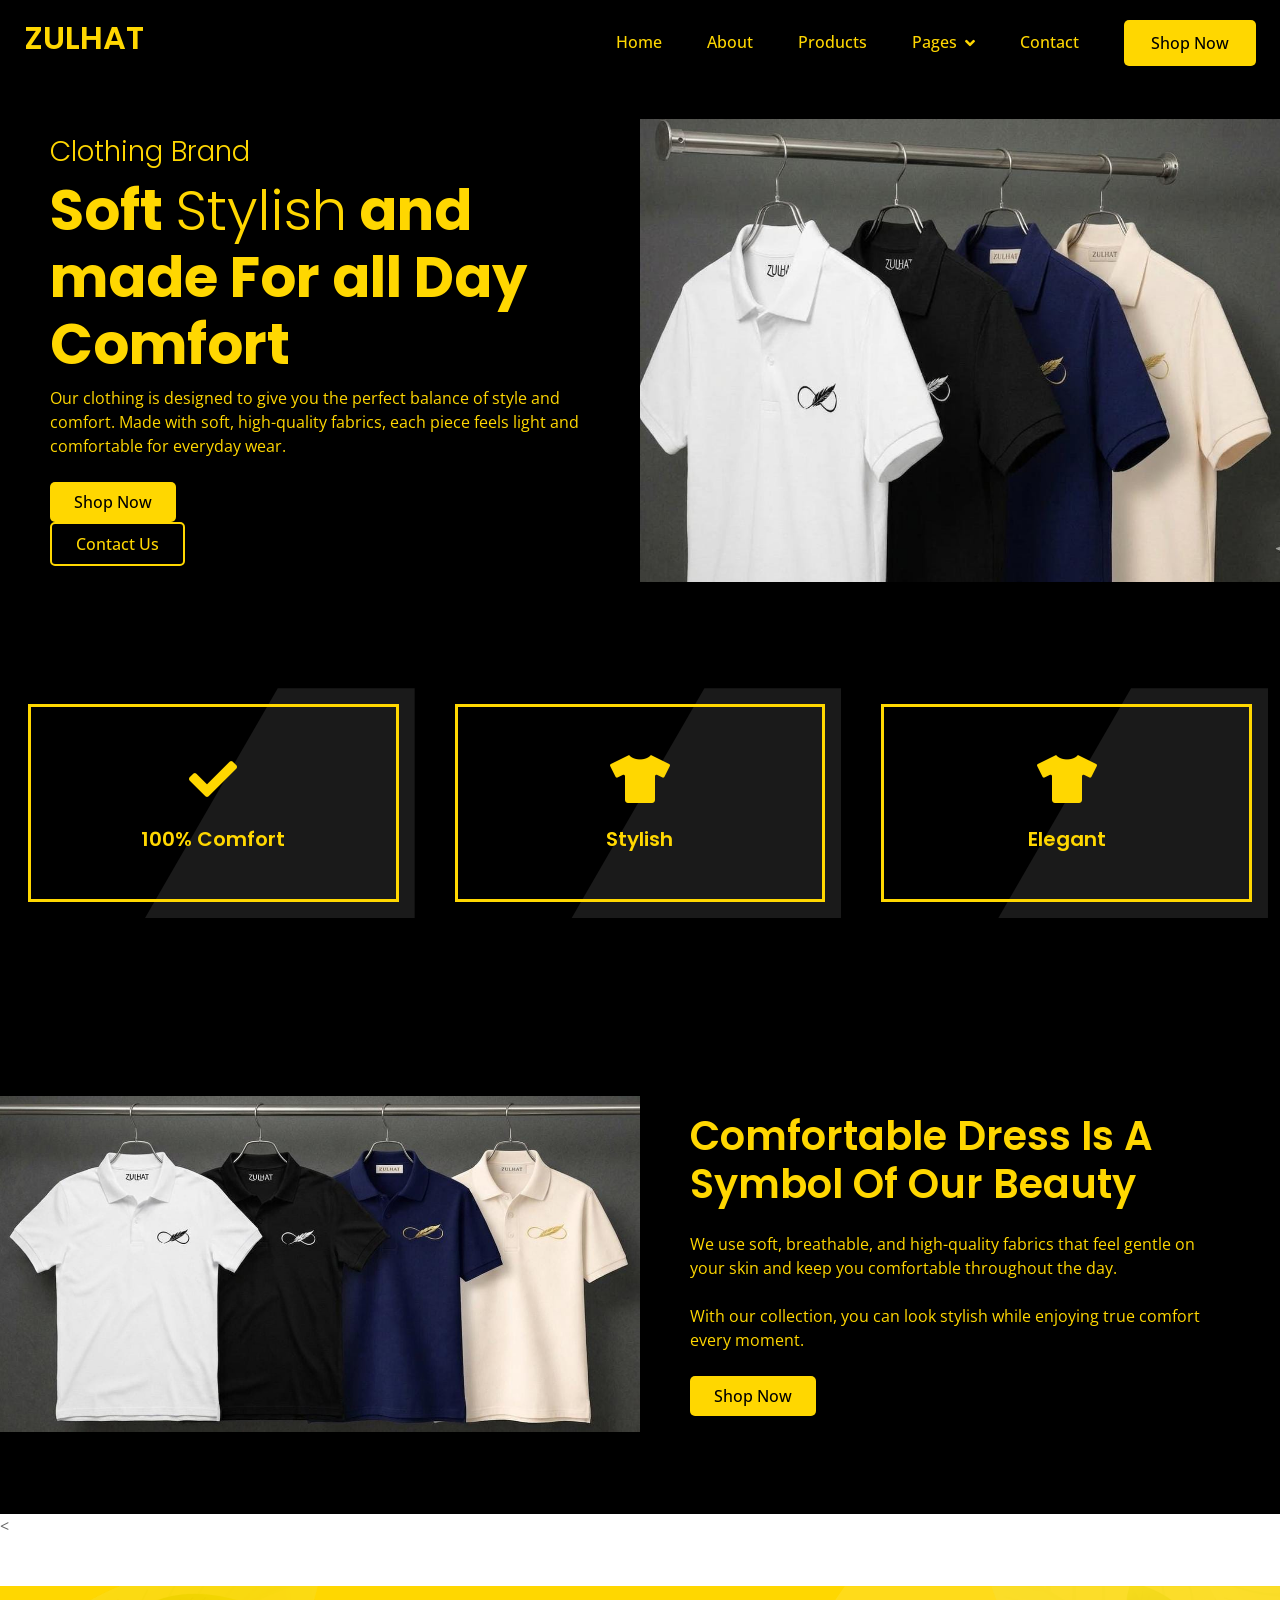
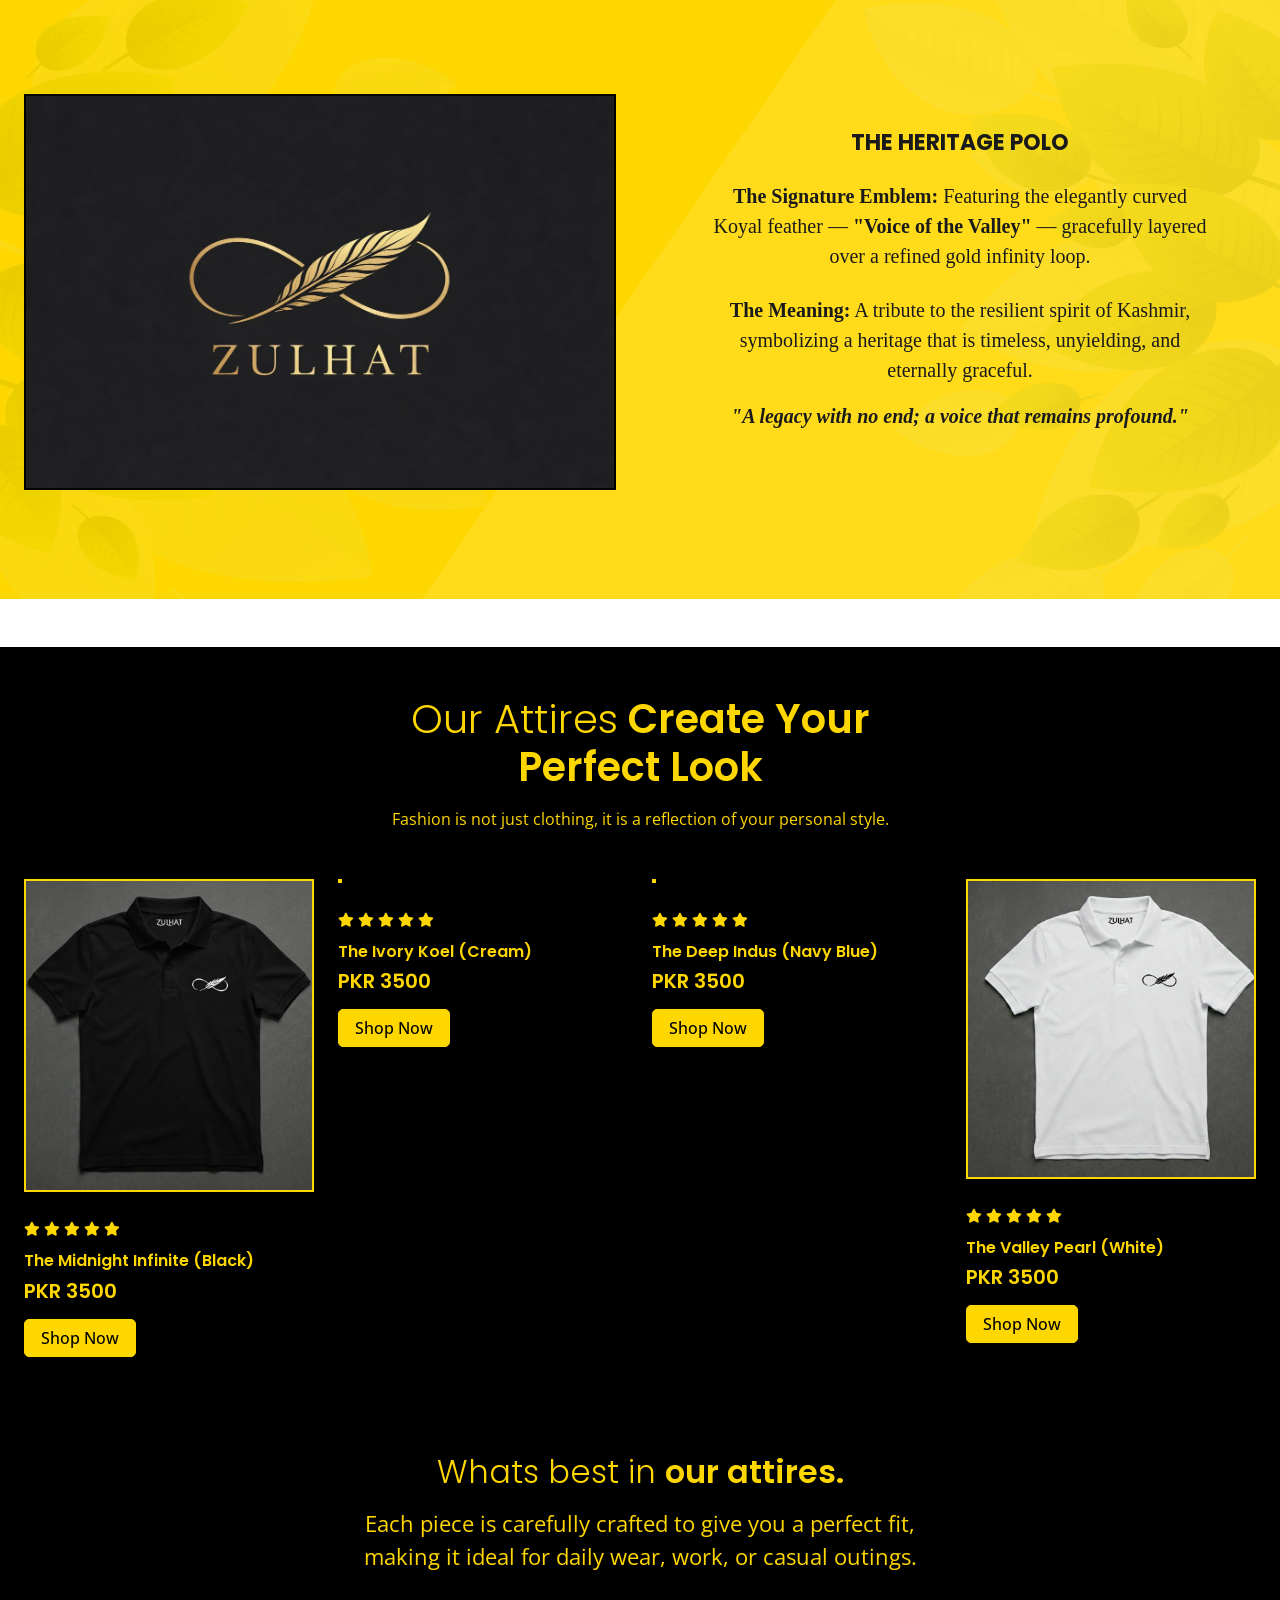
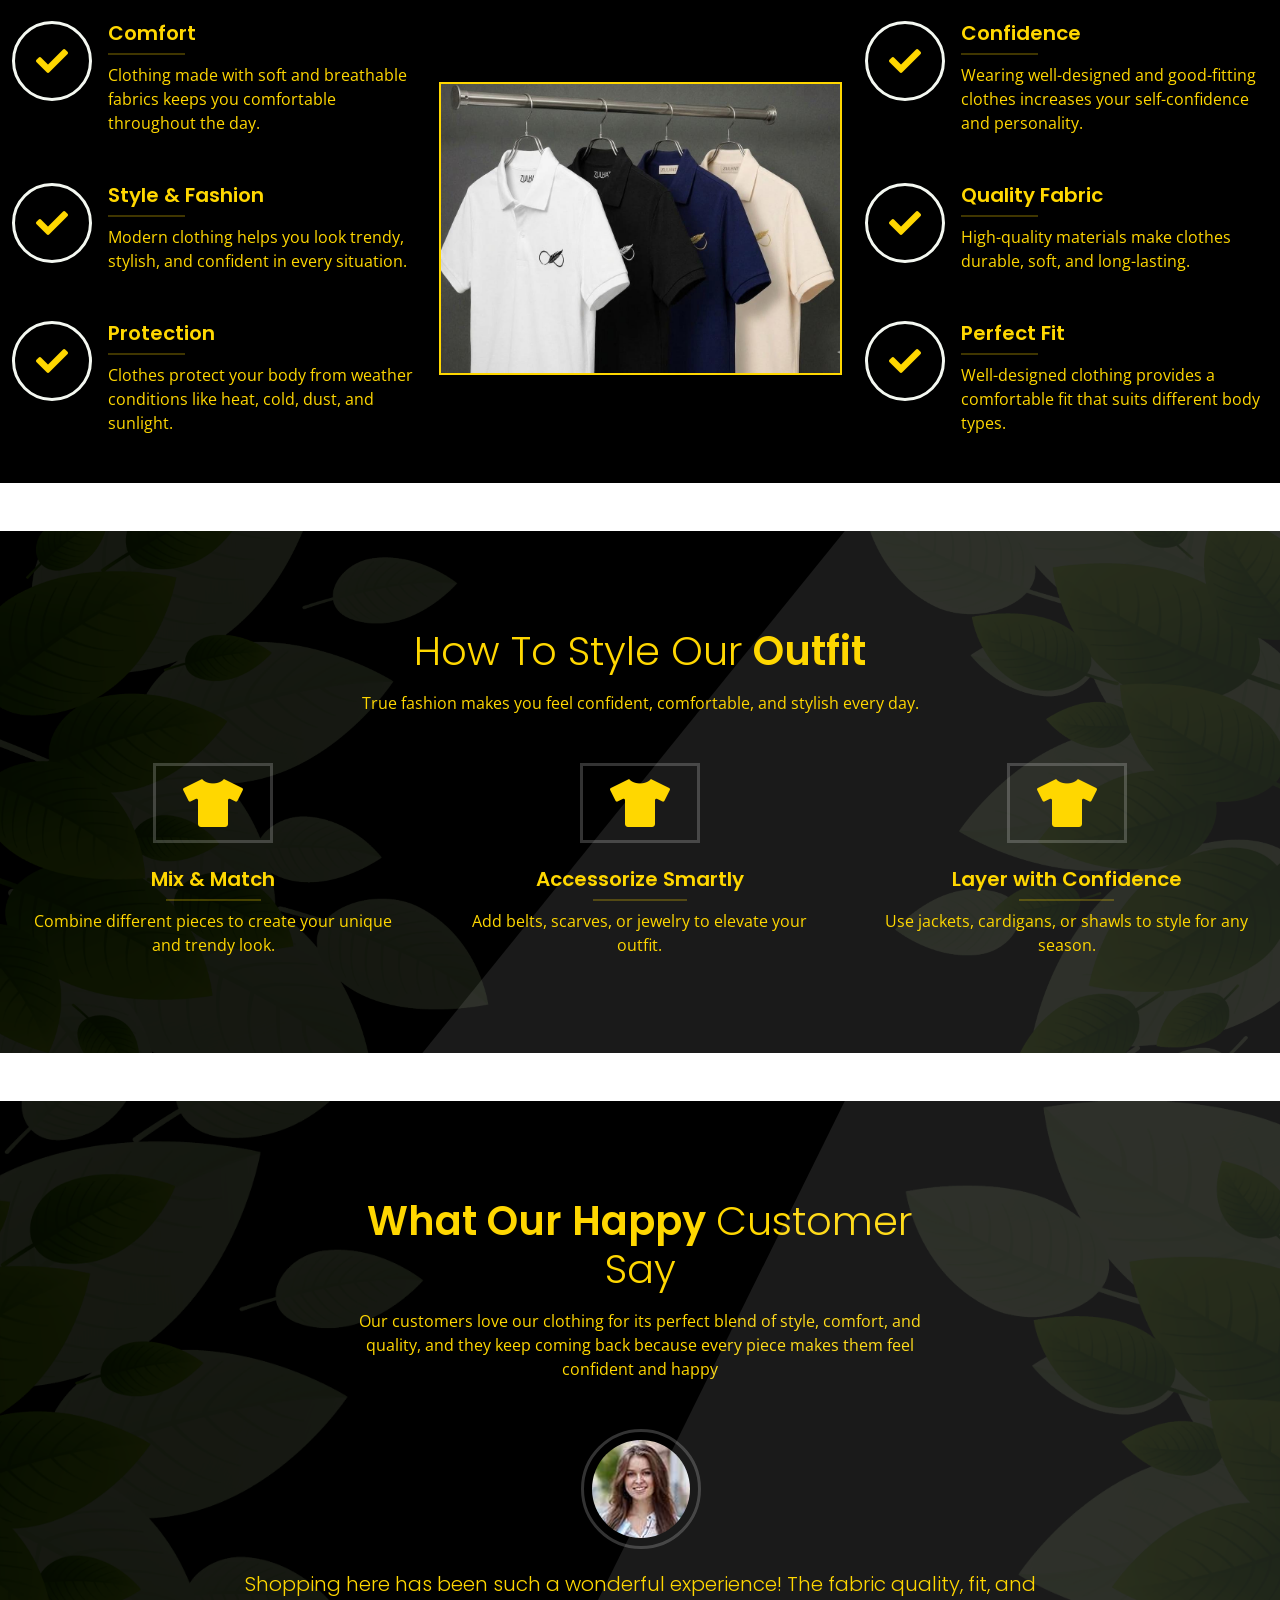
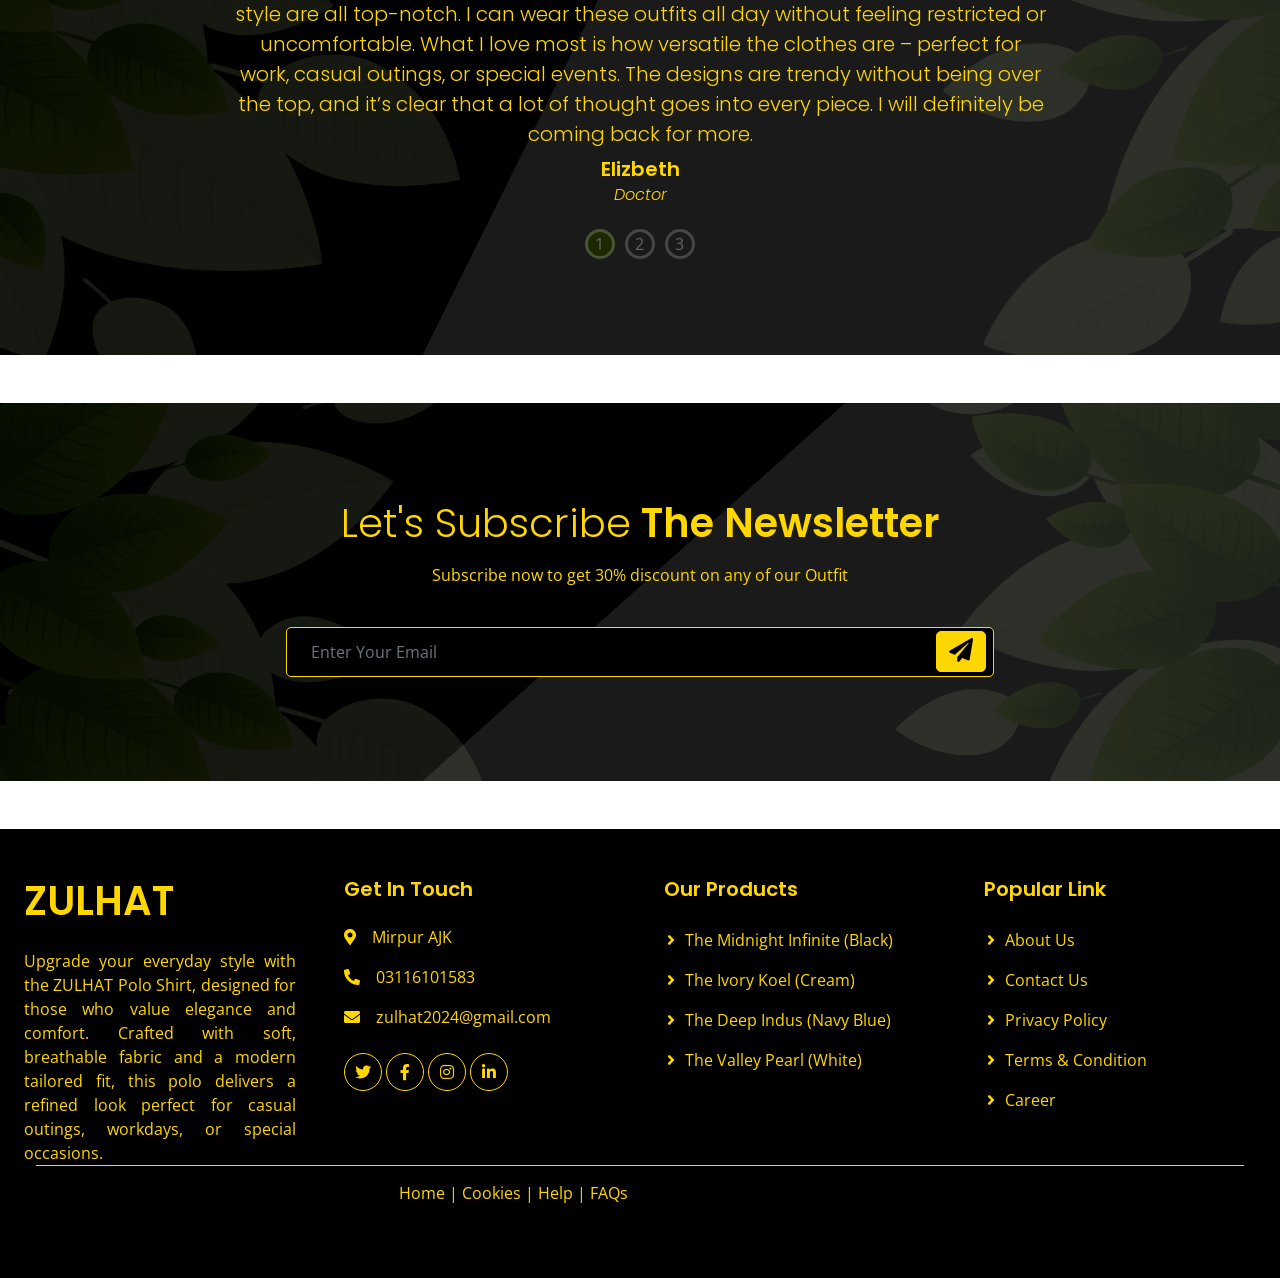
==== commit 9385698f: "Update index.html" ====
--- a/index.html
+++ b/index.html
@@ -105,6 +105,7 @@
 
             <a href="" class="btn py-2 px-4 me-3 animated slideInRight" 
                style="background-color:gold; color:black; border:none;">Shop Now</a>
+            <br>
 
             <a href="" class="btn py-2 px-4 animated slideInRight" 
                style="border:2px solid gold; color:gold;">Contact Us</a>
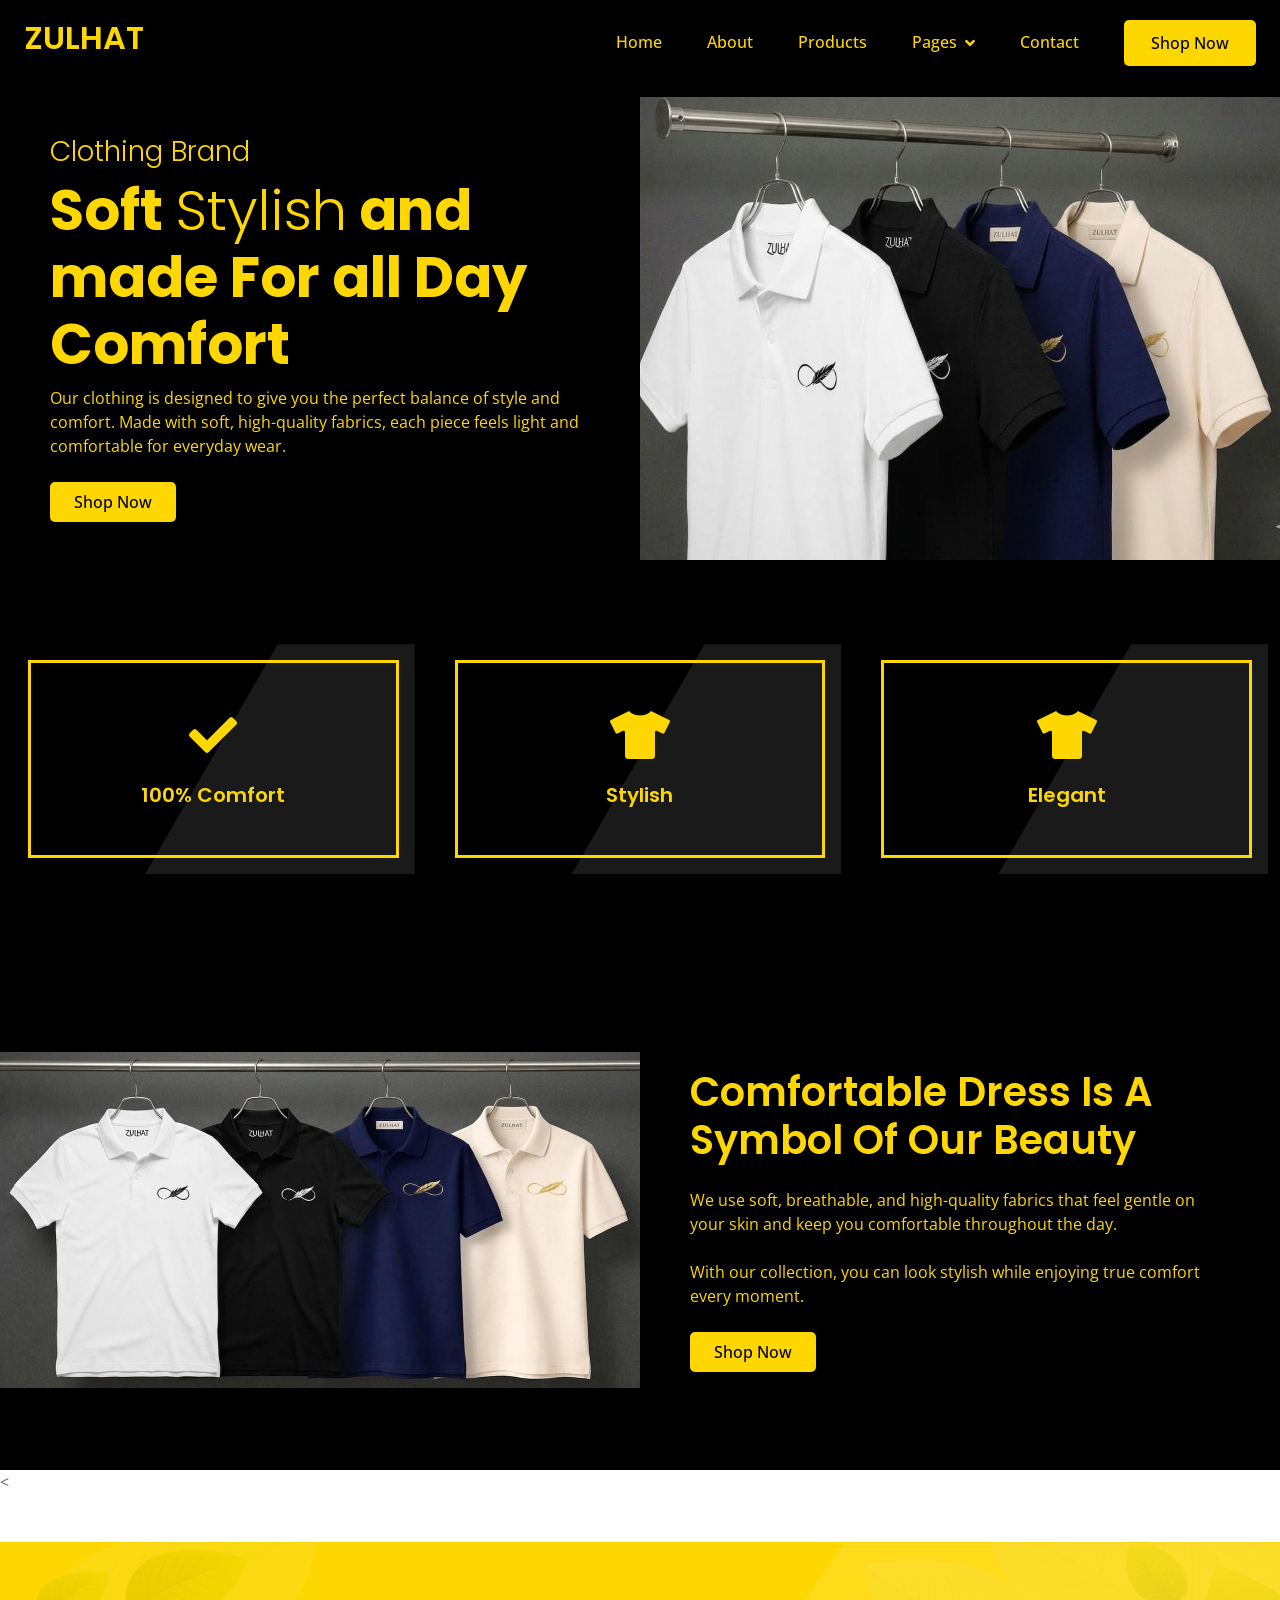
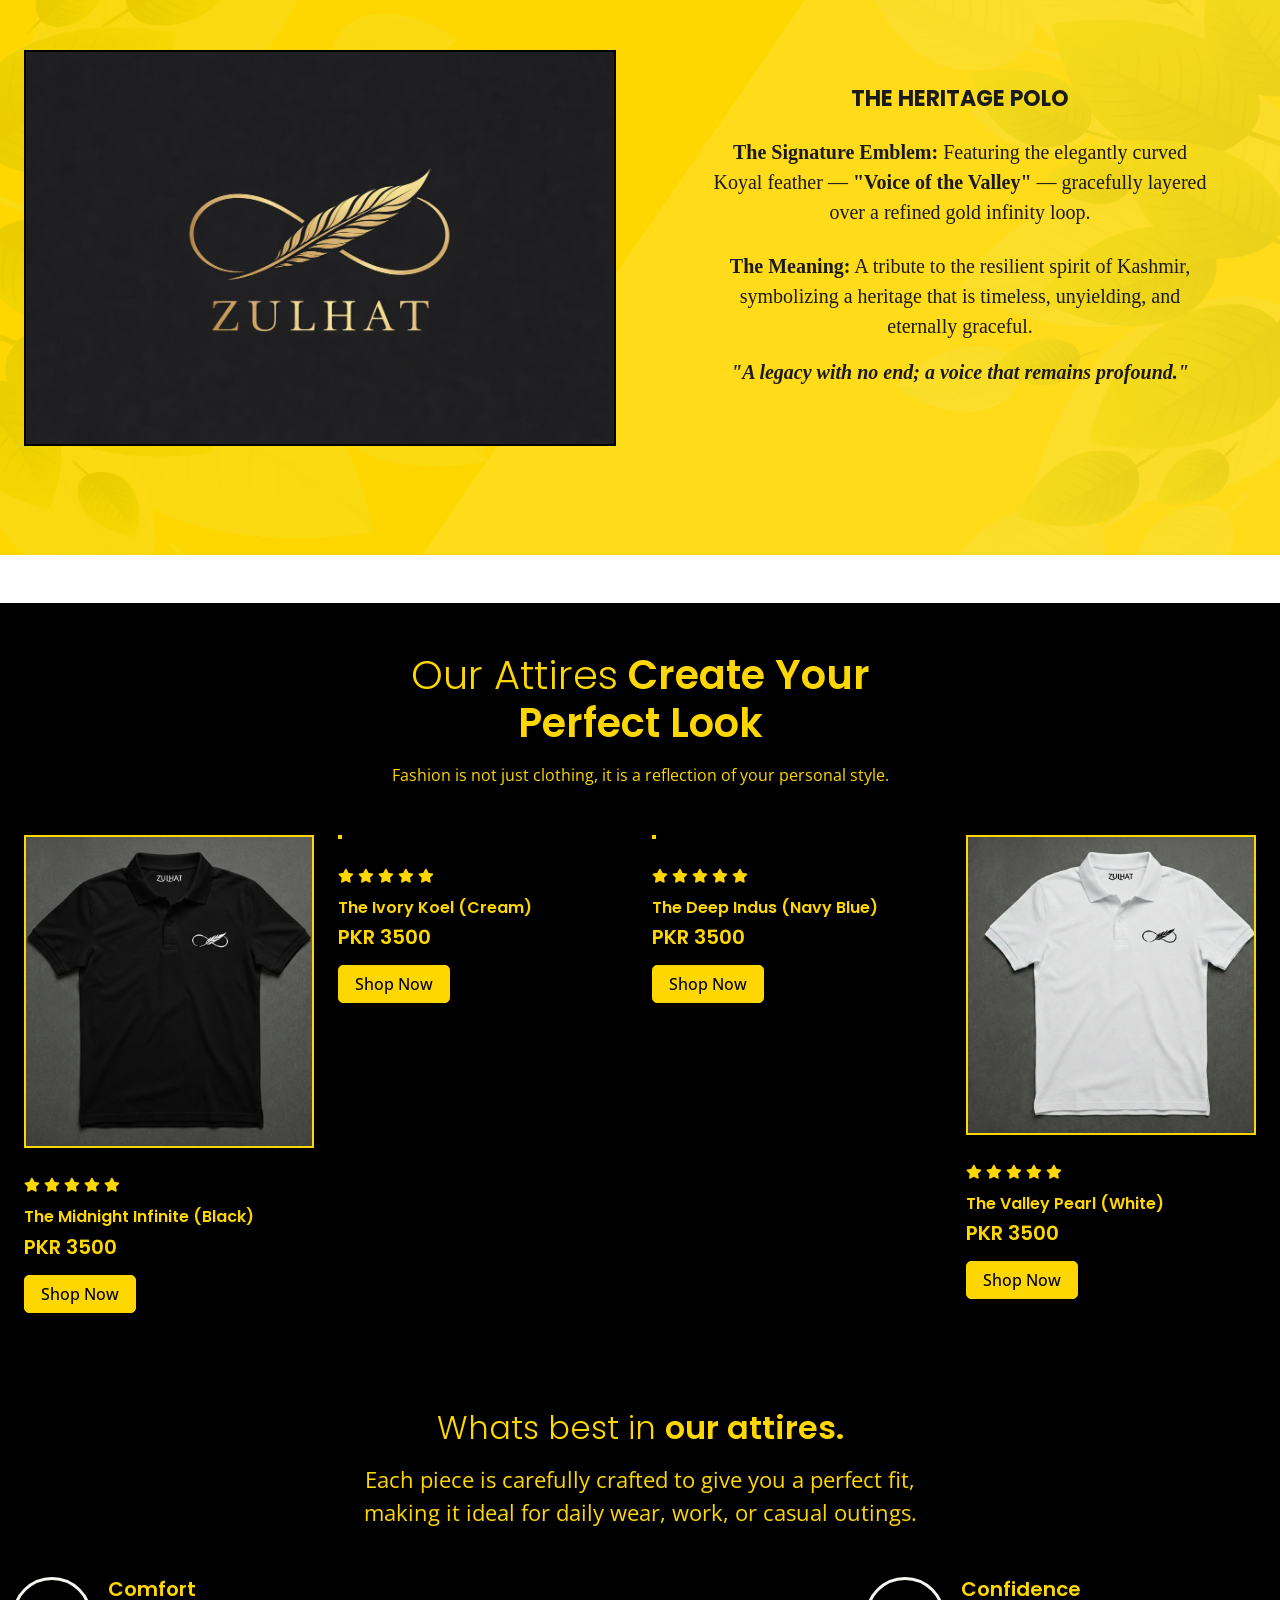
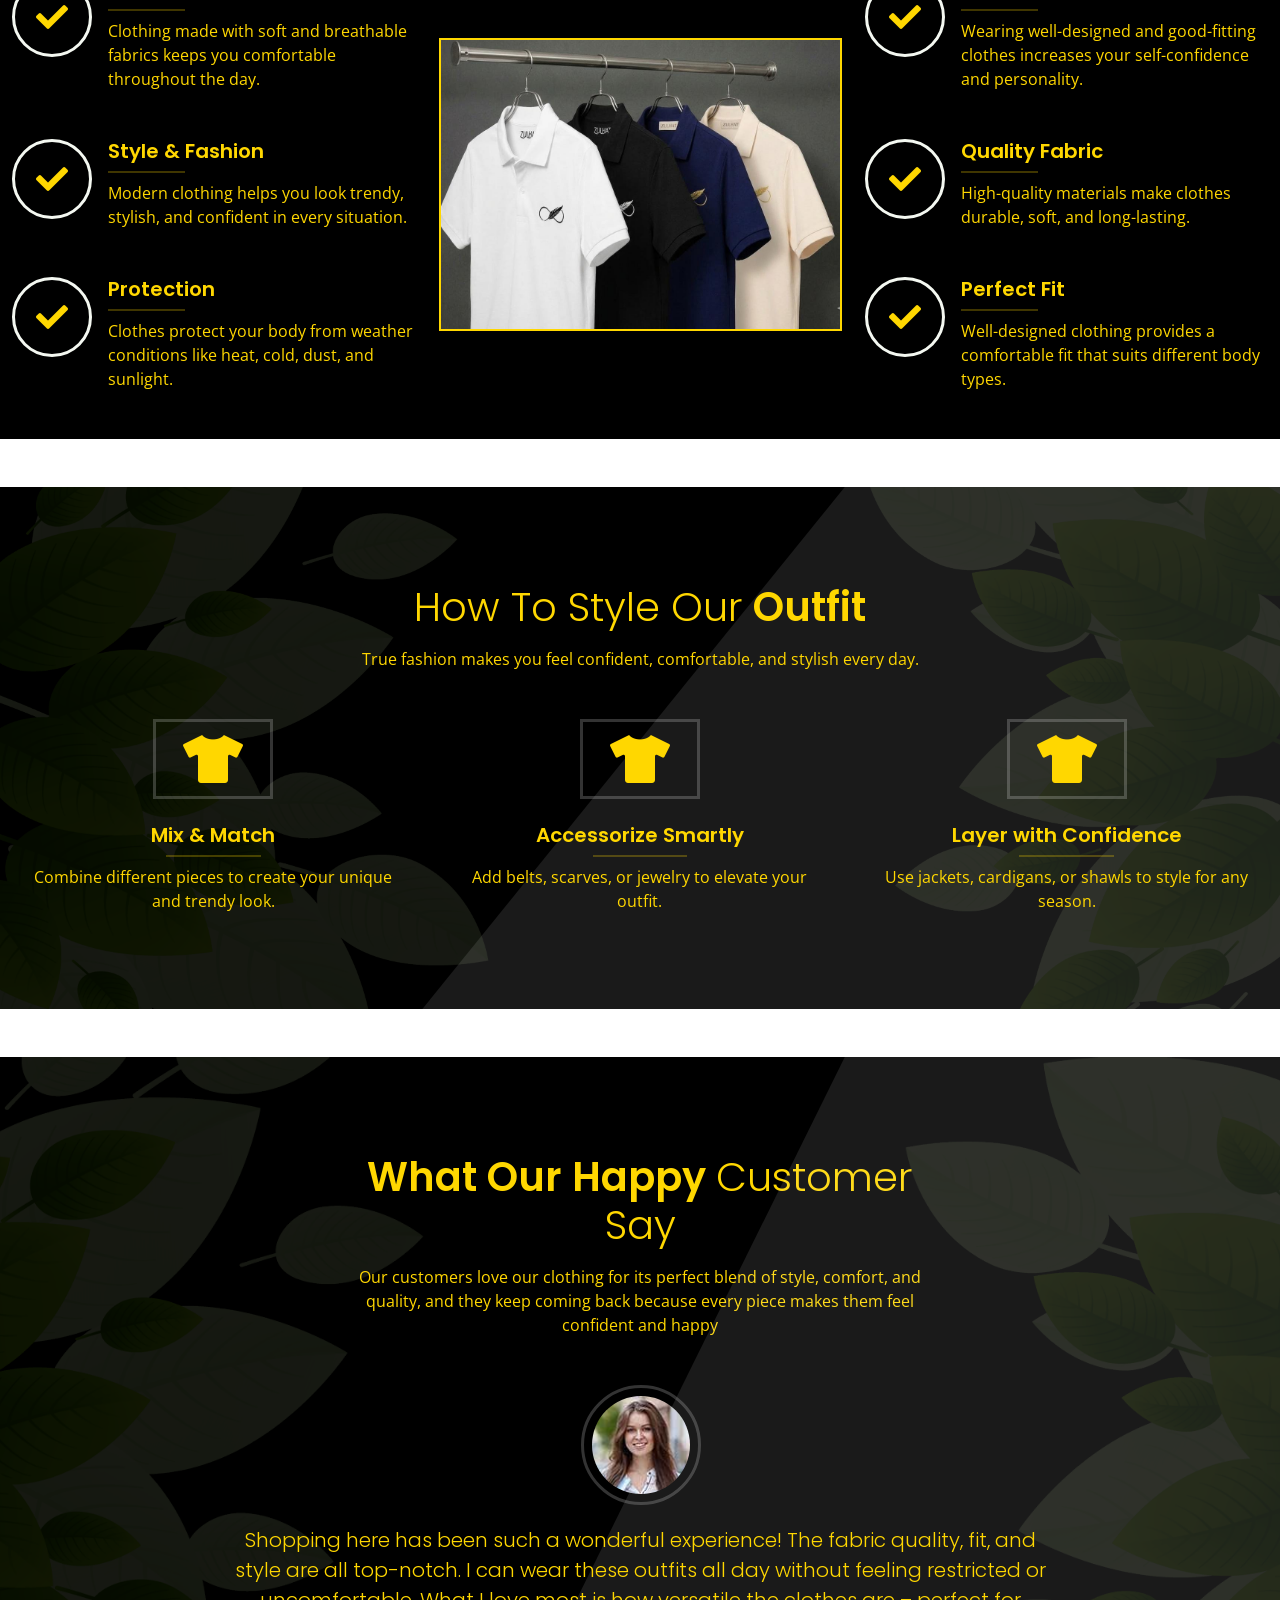
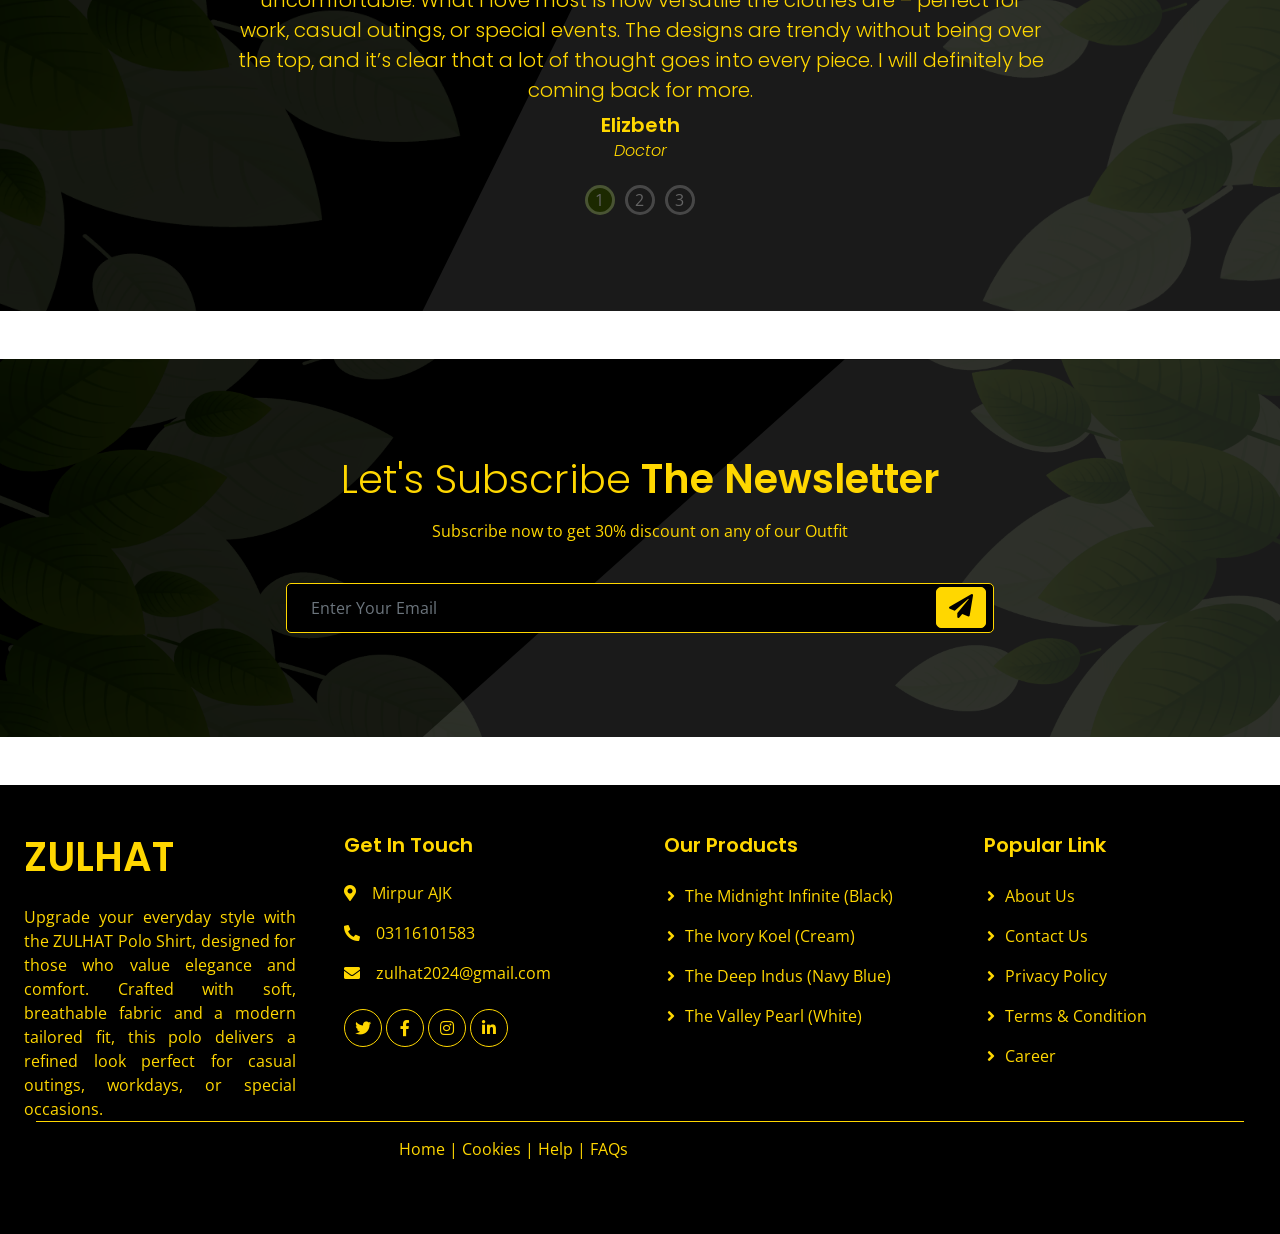
==== commit ffdf6e22: "Update index.html" ====
--- a/index.html
+++ b/index.html
@@ -103,12 +103,10 @@
                 Made with soft, high-quality fabrics, each piece feels light and comfortable for everyday wear.
             </p>
 
-            <a href="" class="btn py-2 px-4 me-3 animated slideInRight" 
+            <a href="product.html" class="btn py-2 px-4 me-3 animated slideInRight" 
                style="background-color:gold; color:black; border:none;">Shop Now</a>
             <br>
 
-            <a href="" class="btn py-2 px-4 animated slideInRight" 
-               style="border:2px solid gold; color:gold;">Contact Us</a>
         </div>
 
         <!-- Right Image Column -->
